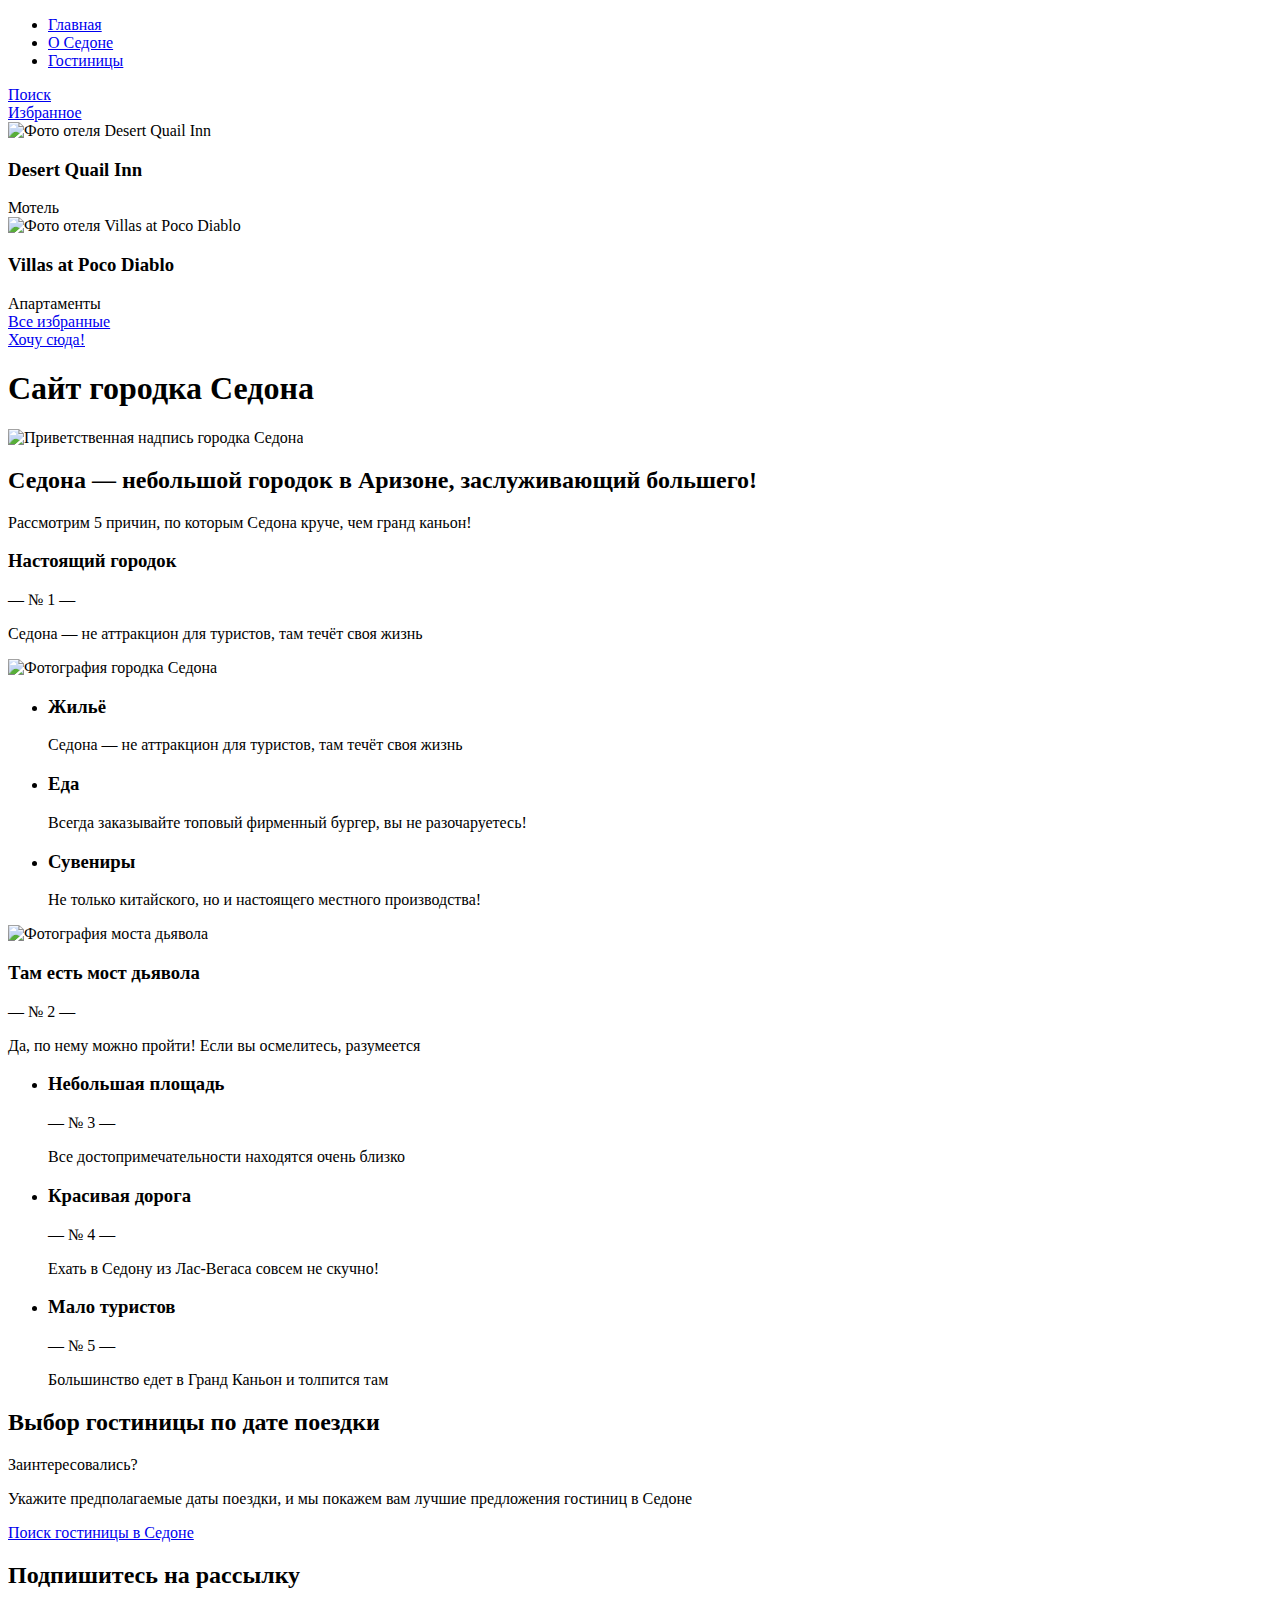
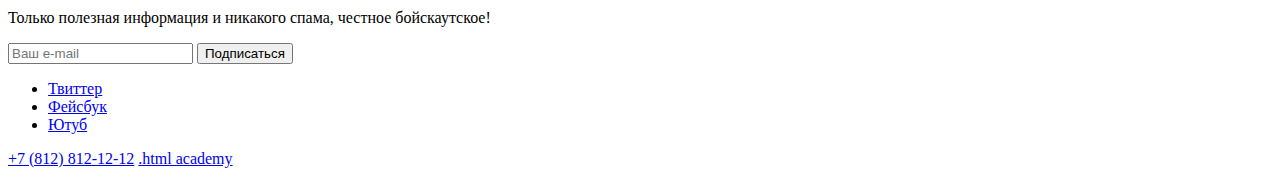
==== index.html @ f9cfb1bd "Главная страница" ====
<!DOCTYPE html>
<html lang="ru">
  <head>
    <meta charset="UTF-8" />
    <meta http-equiv="X-UA-Compatible" content="IE=edge" />
    <meta name="viewport" content="width=device-width, initial-scale=1.0" />
    <title>Document</title>
  </head>
  <body>
    <header class="page-header">
      <nav class="cite-navigation">
        <ul class="cite-navigation-list">
          <li class="cite-navigation-item">
            <a class="cite-navigation-link" href="index.html">Главная</a>
          </li>
          <li class="cite-navigation-item">
            <a class="cite-navigation-link" href="#">О Седоне</a>
          </li>
          <li class="cite-navigation-item">
            <a class="cite-navigation-link" href="catalog.html">Гостиницы</a>
          </li>
        </ul>
      </nav>

      <a class="logo-link" href="#"></a>

      <div class="user-navigation">
        <a class="navigation-link" href="#">
          <span class="visually-hidden">Поиск</span>
        </a>
        <div>
          <a class="navigation-link" href="#">
            <span class="visually-hidden">Избранное</span>
          </a>
          <div>
            <div class="favorites">
              <img
                class="hotel-image"
                src=""
                alt="Фото отеля Desert Quail Inn" />
              <h3 class="hotel-title">Desert Quail Inn</h3>
              <span class="hotel-text">Мотель</span>
            </div>
            <div class="favorites">
              <img
                class="hotel-image"
                src=""
                alt="Фото отеля Villas at Poco Diablo" />
              <h3 class="hotel-title">Villas at Poco Diablo</h3>
              <span class="hotel-text">Апартаменты</span>
            </div>
            <a class="all favorites" href="#">Все избранные</a>
          </div>
          <a class="navigation-link" href="#">Хочу сюда!</a>
        </div>
      </div>
    </header>

    <main class="main-index">
      <section class="intro">
        <h1 class="visually-hidden">Сайт городка Седона</h1>
        <img class="logo" src="" alt="Приветственная надпись городка Седона" />
      </section>

      <section class="reason">
        <h2>Седона — небольшой городок в Аризоне, заслуживающий большего!</h2>
        <p>Рассмотрим 5 причин, по которым Седона круче, чем гранд каньон!</p>
        <div class="reason-card">
          <div class="reason-card-content">
            <h3 class="reason-card-title">Настоящий городок</h3>
            <span class="reason-card-counter">&mdash;&nbsp;&#8470;&nbsp;1 &mdash;</span>
            <p class="reason-card-text">
              Седона&nbsp;&mdash; не&nbsp;аттракцион для туристов, там течёт
              своя жизнь
            </p>
          </div>
          <img class="reason-card-img" src="" alt="Фотография городка Седона" />
        </div>
        <ul class="reason-list">
          <li class="reason-list-item">
            <h3 class="reason-list-title">Жильё</h3>
            <p class="reason-list-text">
              Седона&nbsp;&mdash; не&nbsp;аттракцион для туристов, там течёт
              своя жизнь
            </p>
          </li>
          <li class="reason-list-item">
            <h3 class="reason-card-title">Еда</h3>
            <p class="reason-card-text">
              Всегда заказывайте топовый фирменный бургер,
              вы&nbsp;не&nbsp;разочаруетесь!
            </p>
          </li>
          <li class="reason-list-item">
            <h3 class="reason-card-title">Сувениры</h3>
            <p class="reason-card-text">
              Не&nbsp;только китайского, но&nbsp;и&nbsp;настоящего местного
              производства!
            </p>
          </li>
        </ul>
        <div class="reason-card">
          <img class="reason-card-img" src="" alt="Фотография моста дьявола" />
          <div class="reason-card-content">
            <h3 class="reason-card-title">Там есть мост дьявола</h3>
            <span class="reason-card-counter">&mdash;&nbsp;&#8470;&nbsp;2 &mdash;</span>
            <p class="reason-card-text">
              Да, по&nbsp;нему можно пройти! Если вы&nbsp;осмелитесь, разумеется
            </p>
          </div>
        </div>
        <ul class="reason-list">
          <li class="reason-list-item">
            <h3 class="reason-card-title">Небольшая площадь</h3>
            <span class="reason-card-counter">&mdash;&nbsp;&#8470;&nbsp;3 &mdash;</span>
            <p class="reason-card-text">
              Все достопримечательности находятся очень близко
            </p>
          </li>
          <li class="reason-list-item">
            <h3 class="reason-card-title">Красивая дорога</h3>
            <span class="reason-card-counter">&mdash;&nbsp;&#8470;&nbsp;4 &mdash;</span>
            <p class="reason-card-text">
              Ехать в&nbsp;Седону из&nbsp;Лас-Вегаса совсем не&nbsp;скучно!
            </p>
          </li>
          <li class="reason-list-item">
            <h3 class="reason-card-title">Мало туристов</h3>
            <span class="reason-card-counter">&mdash;&nbsp;&#8470;&nbsp;5 &mdash;</span>
            <p class="reason-card-text">
              Большинство едет в&nbsp;Гранд Каньон и&nbsp;толпится там
            </p>
          </li>
        </ul>
      </section>
      <section class="selection-hotel">
        <h2 class="visually-hidden">Выбор гостиницы по дате поездки</h2>
        <p class="selection-hotel-title">Заинтересовались?</p>
        <p class="selection-hotel-date">
          Укажите предполагаемые даты поездки, и&nbsp;мы&nbsp;покажем вам лучшие
          предложения гостиниц в&nbsp;Седоне
        </p>
        <a class="selection-hotel-search" href="catalog.html">Поиск гостиницы в Седоне</a>
      </section>
      <section class="subscription">
        <h2 class="subscription-title">Подпишитесь на&nbsp;рассылку</h2>
        <p class="subscription-text">
          Только полезная информация и&nbsp;никакого спама, честное
          бойскаутское!
        </p>
        <form
          class="subscription-form"
          action="https://echo.htmlacademy.ru/"
          method="get">
          <input
            class="subscription-email"
            placeholder="Ваш e-mail"
            type="email"/>
          <button class="button subscription-button" type="submit">
            <span class="visually-hidden">Подписаться</span>
          </button>
        </form>
      </section>
    </main>
    <footer class="page-footer">
      <ul class="footer-social">
        <li>
          <a class="footer-social-link" href="#">
            <span class="visually-hidden">Твиттер</span>
          </a>
        </li>
        <li>
          <a class="footer-social-link" href="#">
            <span class="visually-hidden">Фейсбук</span>
          </a>
        </li>
        <li>
          <a class="footer-social-link" href="#">
            <span class="visually-hidden">Ютуб</span>
          </a>
        </li>
      </ul>
      <a class="footer-phone" href="tel:+78128121212">+7 (812) 812-12-12</a>
      <a class="footer-link" href="https://htmlacademy.ru/">.html academy</a>
    </footer>
  </body>
</html>
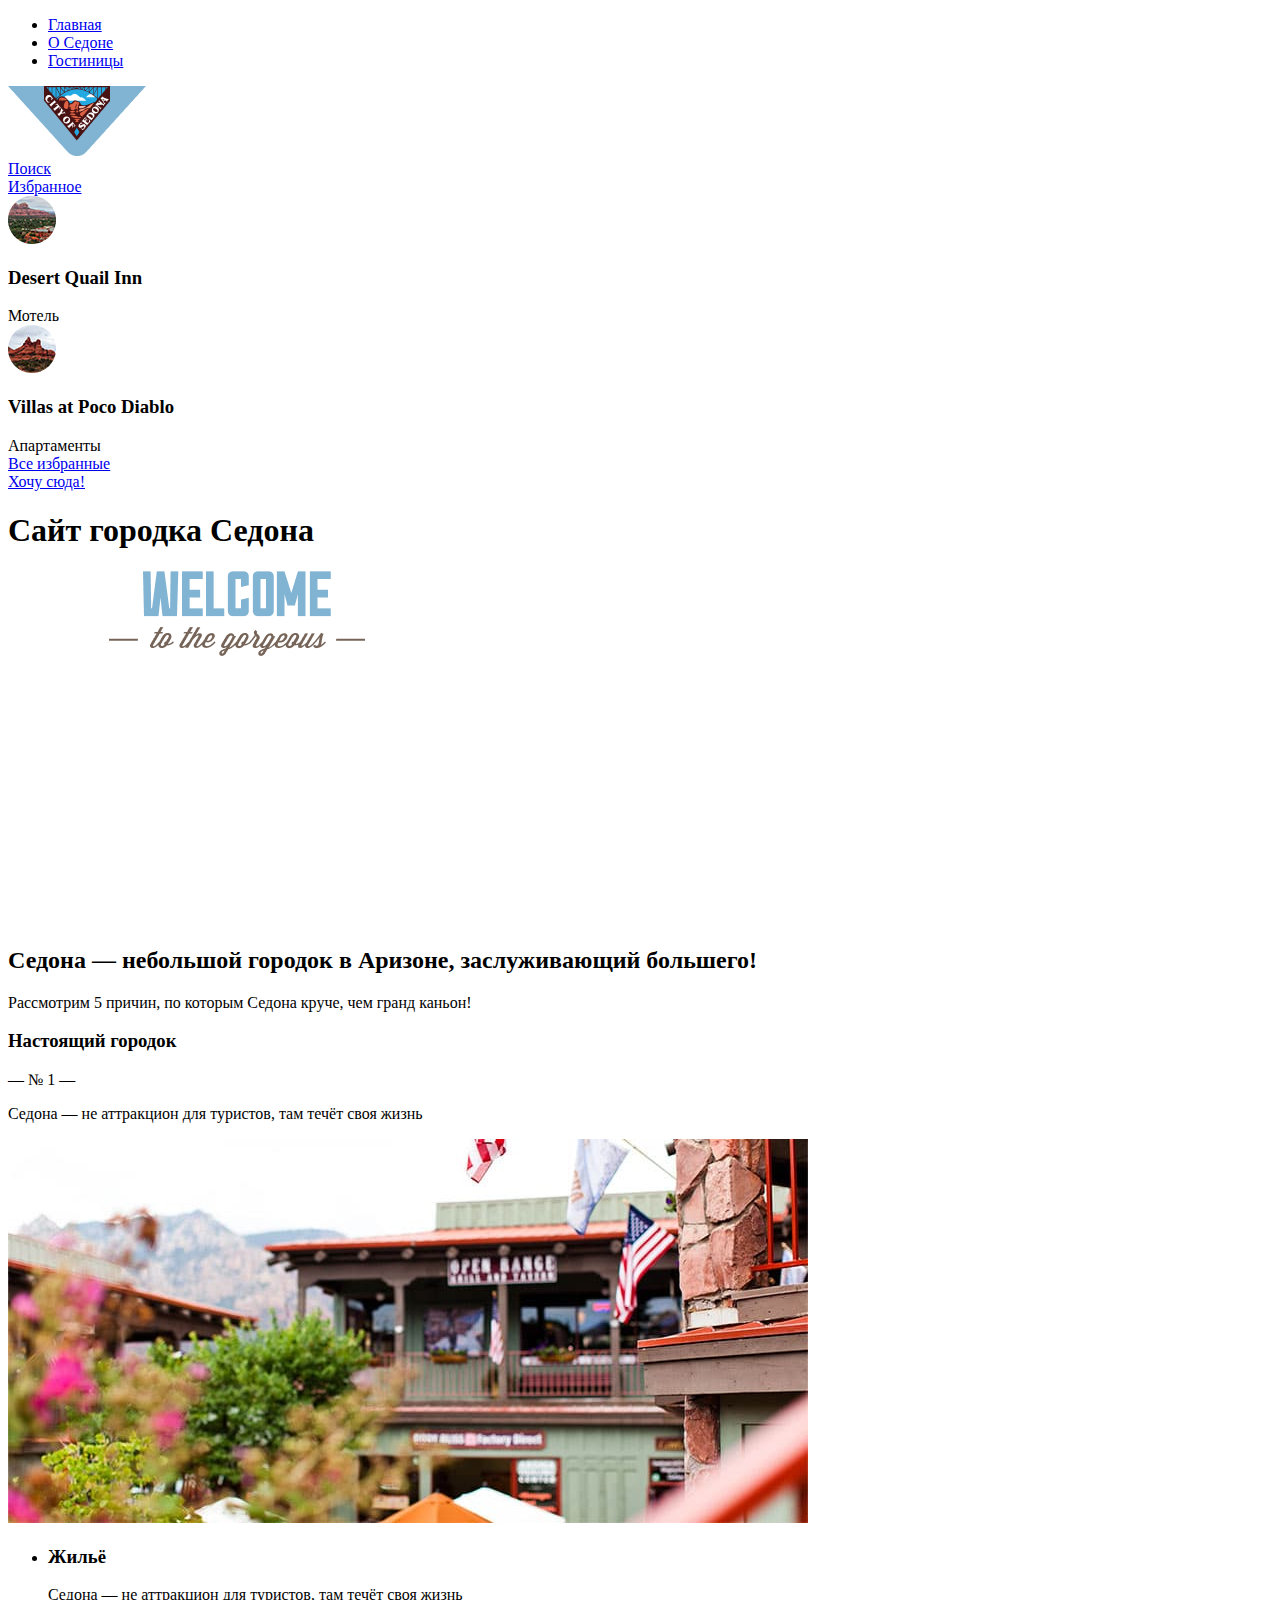
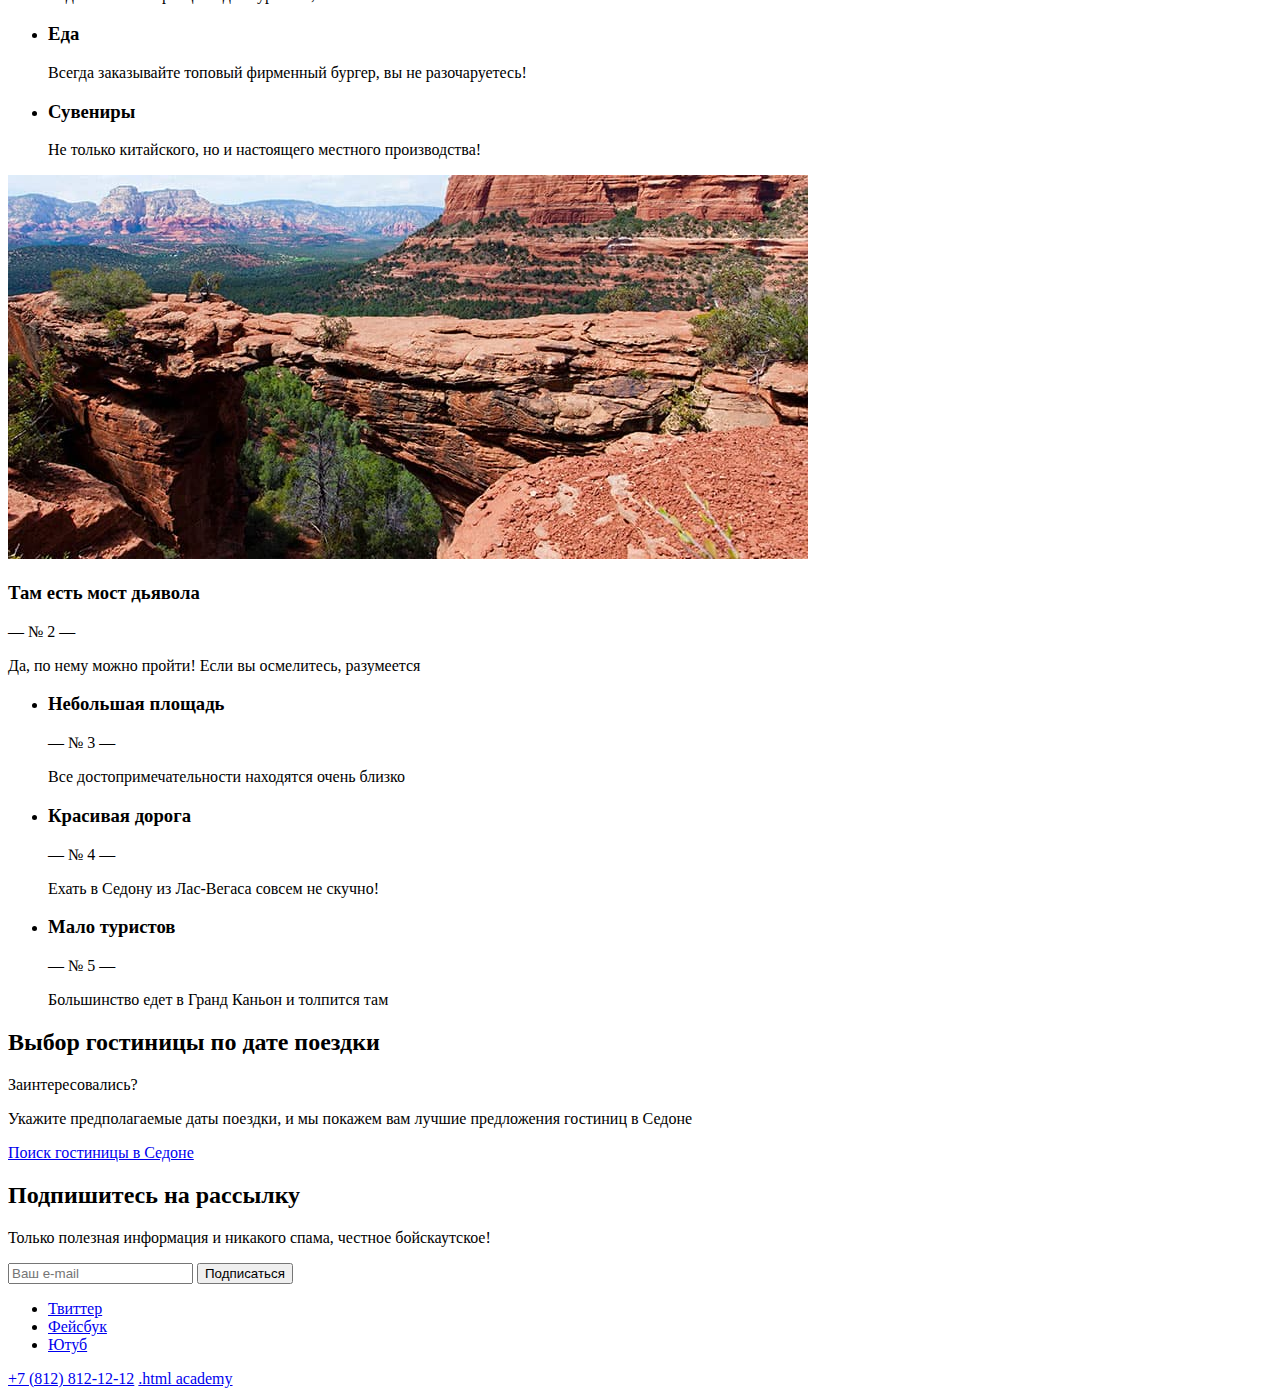
==== commit 1e5eb263: "Первое задание" ====
--- a/index.html
+++ b/index.html
@@ -1,10 +1,12 @@
 <!DOCTYPE html>
-<html lang="ru">
+<html lang="en">
   <head>
     <meta charset="UTF-8" />
     <meta http-equiv="X-UA-Compatible" content="IE=edge" />
     <meta name="viewport" content="width=device-width, initial-scale=1.0" />
     <title>Document</title>
+
+    <link rel="stylesheet" href="styles\styles.css" />
   </head>
   <body>
     <header class="page-header">
@@ -22,7 +24,9 @@
         </ul>
       </nav>
 
-      <a class="logo-link" href="#"></a>
+      <a class="logo-link" href="#">
+        <img src="img\sedona-logo.png" width="138px" height="70px" alt="logo" />
+      </a>
 
       <div class="user-navigation">
         <a class="navigation-link" href="#">
@@ -36,30 +40,41 @@
             <div class="favorites">
               <img
                 class="hotel-image"
-                src=""
-                alt="Фото отеля Desert Quail Inn" />
+                src="img\hotel\hotel-2-small.jpg"
+                width="48px"
+                height="48px"
+                radius="24px"
+                alt="Фото отеля Desert Quail Inn"  />
               <h3 class="hotel-title">Desert Quail Inn</h3>
               <span class="hotel-text">Мотель</span>
             </div>
             <div class="favorites">
               <img
                 class="hotel-image"
-                src=""
+                src="img\hotel\hotel-3-small.jpg"
+                width="48px"
+                height="48px"
+                radius="24px"
                 alt="Фото отеля Villas at Poco Diablo" />
               <h3 class="hotel-title">Villas at Poco Diablo</h3>
               <span class="hotel-text">Апартаменты</span>
             </div>
             <a class="all favorites" href="#">Все избранные</a>
           </div>
-          <a class="navigation-link" href="#">Хочу сюда!</a>
         </div>
+        <a class="navigation-link" href="#">Хочу сюда!</a>
       </div>
     </header>
 
     <main class="main-index">
       <section class="intro">
         <h1 class="visually-hidden">Сайт городка Седона</h1>
-        <img class="logo" src="" alt="Приветственная надпись городка Седона" />
+        <img
+          class="logo"
+          src="img\welcome.png"
+          width="458px"
+          height="352px"
+          alt="Приветственная надпись городка Седона"/>
       </section>
 
       <section class="reason">
@@ -74,7 +89,12 @@
               своя жизнь
             </p>
           </div>
-          <img class="reason-card-img" src="" alt="Фотография городка Седона" />
+          <img
+            class="reason-card-img"
+            src="img\town.jpg"
+            width="800px"
+            height="384px"
+            alt="Фотография городка Седона" />
         </div>
         <ul class="reason-list">
           <li class="reason-list-item">
@@ -100,10 +120,16 @@
           </li>
         </ul>
         <div class="reason-card">
-          <img class="reason-card-img" src="" alt="Фотография моста дьявола" />
+          <img
+            class="reason-card-img"
+            src="img\bridge.jpg"
+            width="800px"
+            height="384px"
+            alt="Фотография моста дьявола" />
           <div class="reason-card-content">
             <h3 class="reason-card-title">Там есть мост дьявола</h3>
-            <span class="reason-card-counter">&mdash;&nbsp;&#8470;&nbsp;2 &mdash;</span>
+            <span class="reason-card-counter"
+              >&mdash;&nbsp;&#8470;&nbsp;2 &mdash;</span>
             <p class="reason-card-text">
               Да, по&nbsp;нему можно пройти! Если вы&nbsp;осмелитесь, разумеется
             </p>
@@ -112,21 +138,24 @@
         <ul class="reason-list">
           <li class="reason-list-item">
             <h3 class="reason-card-title">Небольшая площадь</h3>
-            <span class="reason-card-counter">&mdash;&nbsp;&#8470;&nbsp;3 &mdash;</span>
+            <span class="reason-card-counter"
+              >&mdash;&nbsp;&#8470;&nbsp;3 &mdash;</span>
             <p class="reason-card-text">
               Все достопримечательности находятся очень близко
             </p>
           </li>
           <li class="reason-list-item">
             <h3 class="reason-card-title">Красивая дорога</h3>
-            <span class="reason-card-counter">&mdash;&nbsp;&#8470;&nbsp;4 &mdash;</span>
+            <span class="reason-card-counter"
+              >&mdash;&nbsp;&#8470;&nbsp;4 &mdash;</span>
             <p class="reason-card-text">
               Ехать в&nbsp;Седону из&nbsp;Лас-Вегаса совсем не&nbsp;скучно!
             </p>
           </li>
           <li class="reason-list-item">
             <h3 class="reason-card-title">Мало туристов</h3>
-            <span class="reason-card-counter">&mdash;&nbsp;&#8470;&nbsp;5 &mdash;</span>
+            <span class="reason-card-counter"
+              >&mdash;&nbsp;&#8470;&nbsp;5 &mdash;</span>
             <p class="reason-card-text">
               Большинство едет в&nbsp;Гранд Каньон и&nbsp;толпится там
             </p>
@@ -140,7 +169,8 @@
           Укажите предполагаемые даты поездки, и&nbsp;мы&nbsp;покажем вам лучшие
           предложения гостиниц в&nbsp;Седоне
         </p>
-        <a class="selection-hotel-search" href="catalog.html">Поиск гостиницы в Седоне</a>
+        <a class="selection-hotel-search" href="catalog.html"
+          >Поиск гостиницы в Седоне</a>
       </section>
       <section class="subscription">
         <h2 class="subscription-title">Подпишитесь на&nbsp;рассылку</h2>
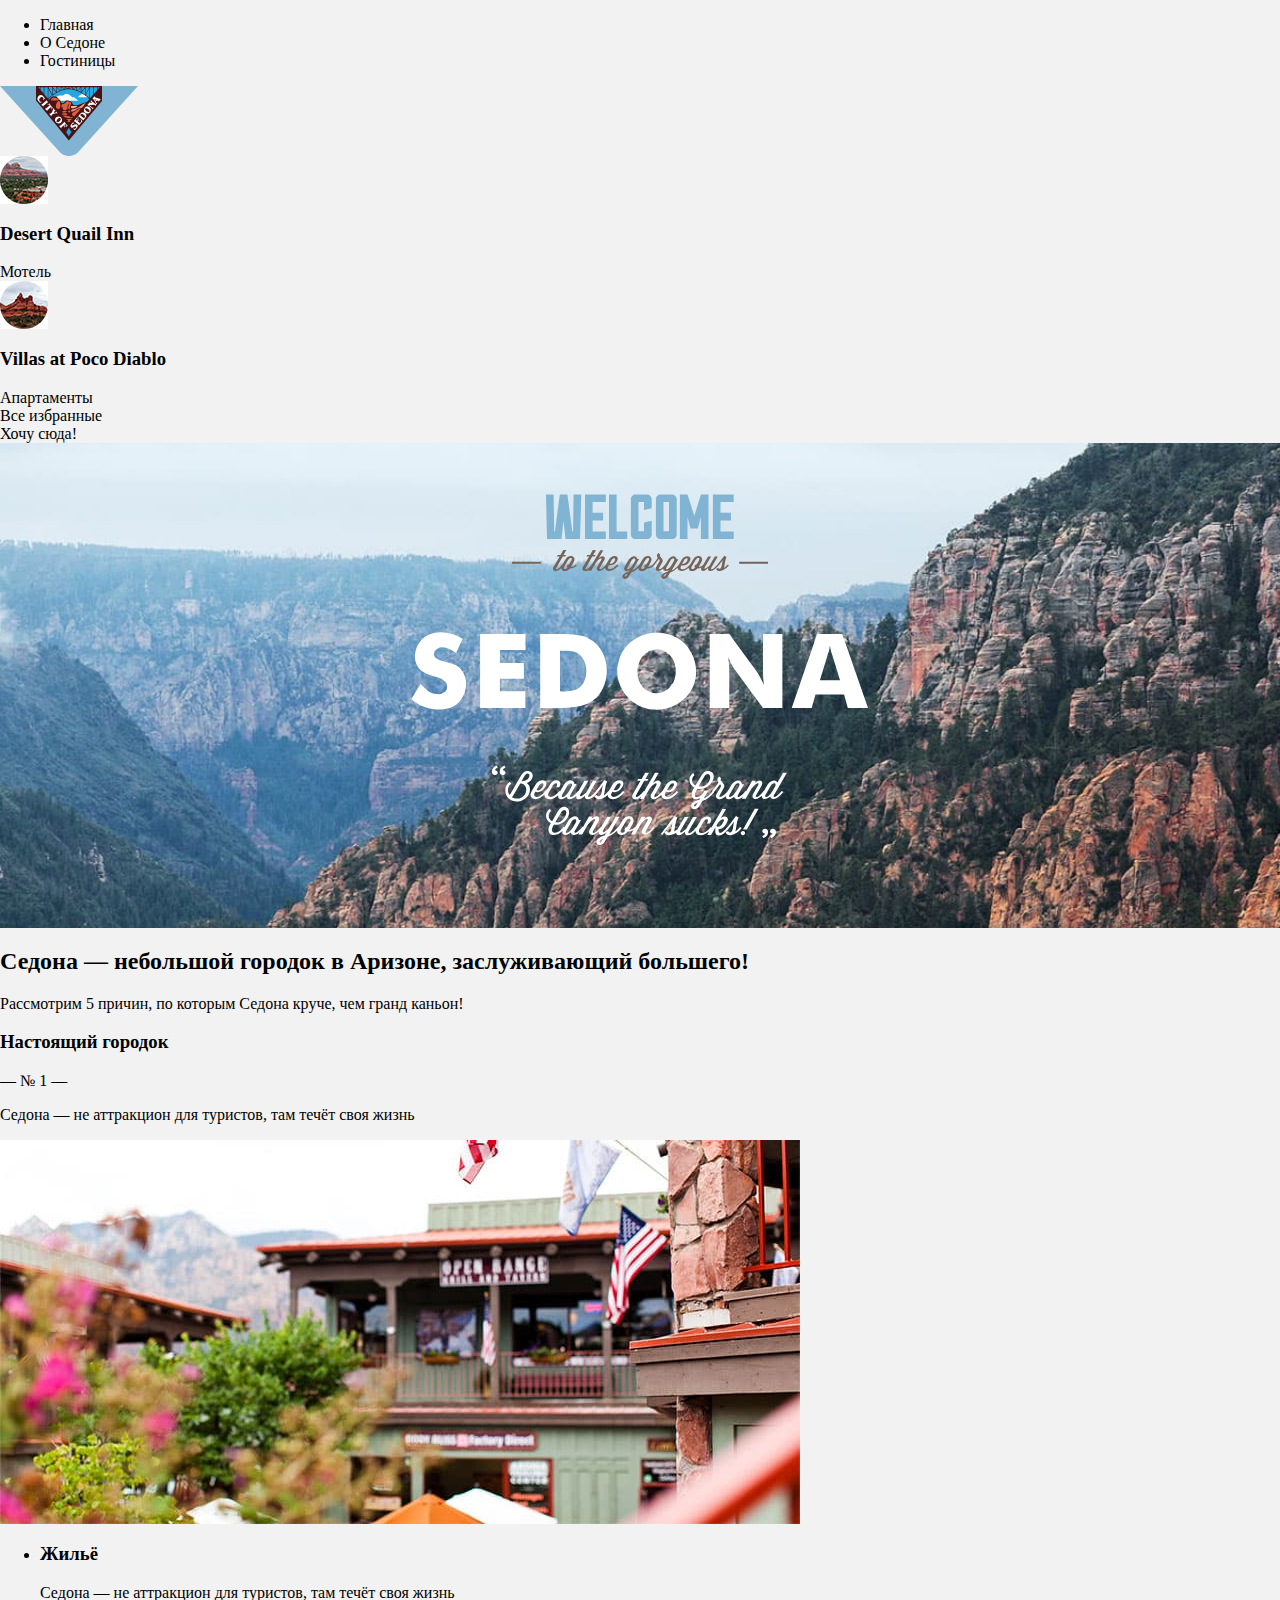
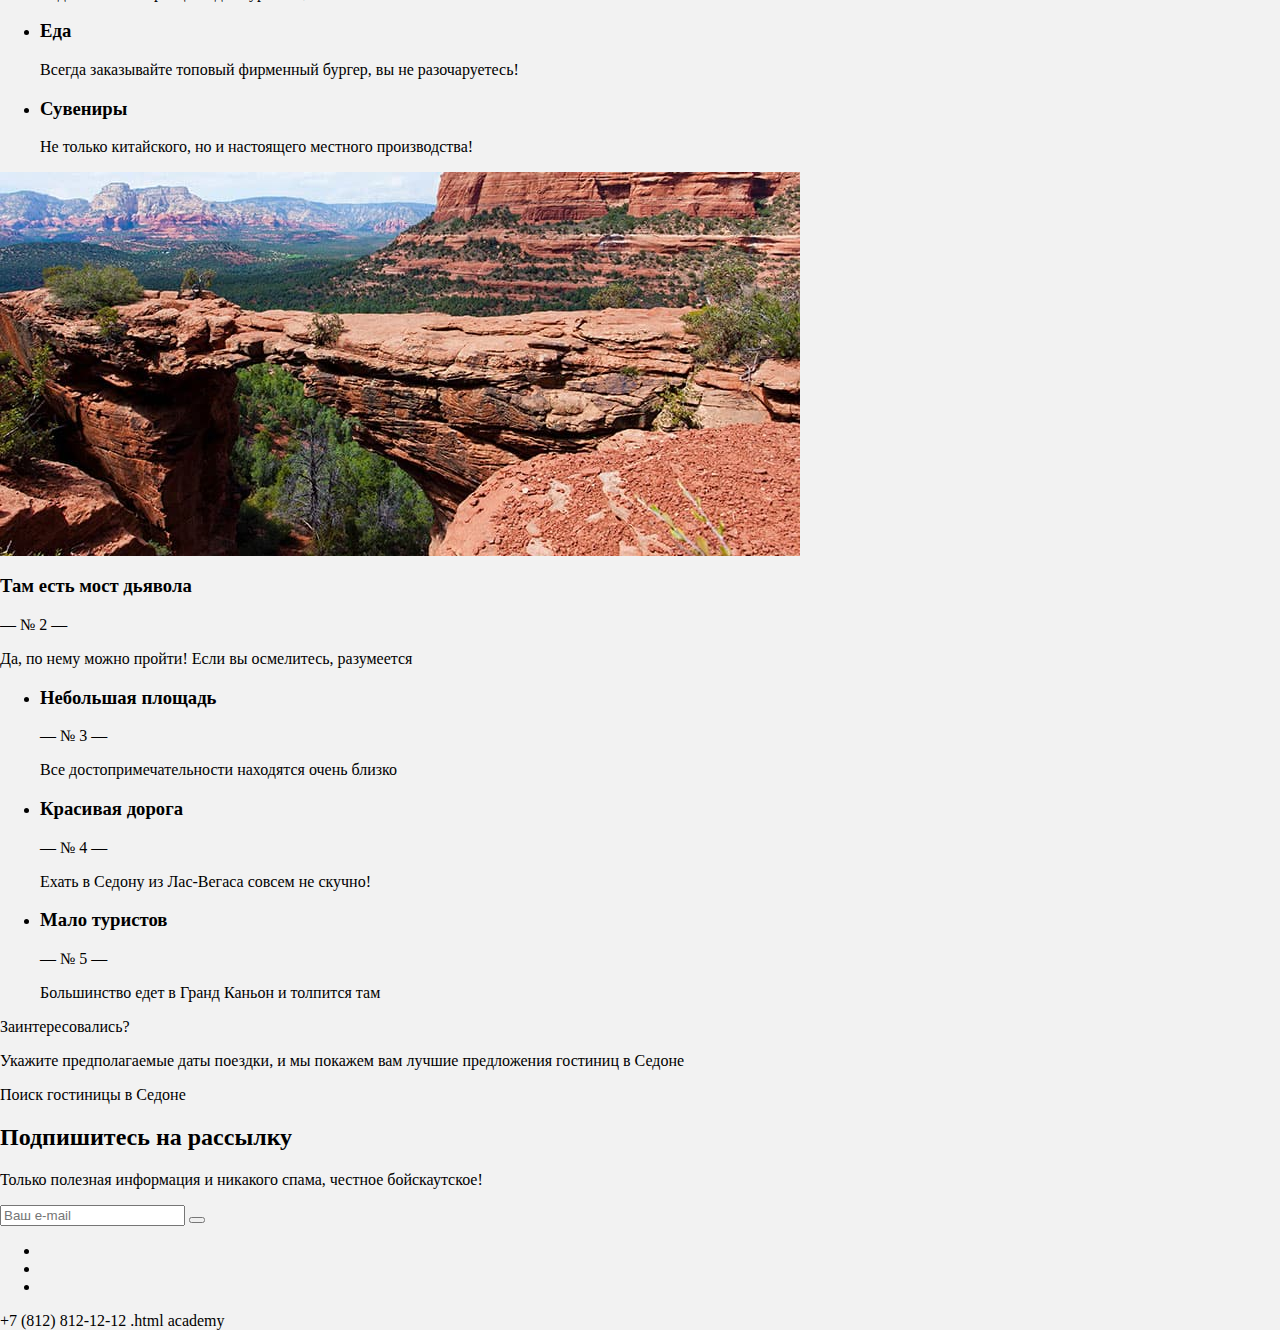
==== commit 7516ffad: "первое задание" ====
--- a/index.html
+++ b/index.html
@@ -1,12 +1,12 @@
 <!DOCTYPE html>
-<html lang="en">
+<html lang="ru">
   <head>
     <meta charset="UTF-8" />
     <meta http-equiv="X-UA-Compatible" content="IE=edge" />
     <meta name="viewport" content="width=device-width, initial-scale=1.0" />
     <title>Document</title>
 
-    <link rel="stylesheet" href="styles\styles.css" />
+    <link rel="stylesheet" href="styles/styles.css">
   </head>
   <body>
     <header class="page-header">
@@ -25,7 +25,11 @@
       </nav>
 
       <a class="logo-link" href="#">
-        <img src="img\sedona-logo.png" width="138px" height="70px" alt="logo" />
+        <img
+          src="img/svg/logo-sedona.svg"
+          width="138"
+          height="70"
+          alt="Логотип Седона"/>
       </a>
 
       <div class="user-navigation">
@@ -40,21 +44,21 @@
             <div class="favorites">
               <img
                 class="hotel-image"
-                src="img\hotel\hotel-2-small.jpg"
-                width="48px"
-                height="48px"
-                radius="24px"
-                alt="Фото отеля Desert Quail Inn"  />
+                src="img/content/hotel-2-small.jpg"
+                width="48"
+                height="48"
+                radius="24"
+                alt="Фото отеля Desert Quail Inn" />
               <h3 class="hotel-title">Desert Quail Inn</h3>
               <span class="hotel-text">Мотель</span>
             </div>
             <div class="favorites">
               <img
                 class="hotel-image"
-                src="img\hotel\hotel-3-small.jpg"
-                width="48px"
-                height="48px"
-                radius="24px"
+                src="img/content/hotel-3-small.jpg"
+                width="48"
+                height="48"
+                radius="24"
                 alt="Фото отеля Villas at Poco Diablo" />
               <h3 class="hotel-title">Villas at Poco Diablo</h3>
               <span class="hotel-text">Апартаменты</span>
@@ -71,10 +75,10 @@
         <h1 class="visually-hidden">Сайт городка Седона</h1>
         <img
           class="logo"
-          src="img\welcome.png"
-          width="458px"
-          height="352px"
-          alt="Приветственная надпись городка Седона"/>
+          src="img/svg/welcome.svg"
+          width="458"
+          height="352"
+          alt="Приветственная надпись городка Седона" />
       </section>
 
       <section class="reason">
@@ -83,7 +87,8 @@
         <div class="reason-card">
           <div class="reason-card-content">
             <h3 class="reason-card-title">Настоящий городок</h3>
-            <span class="reason-card-counter">&mdash;&nbsp;&#8470;&nbsp;1 &mdash;</span>
+            <span class="reason-card-counter"
+              >&mdash;&nbsp;&#8470;&nbsp;1 &mdash;</span>
             <p class="reason-card-text">
               Седона&nbsp;&mdash; не&nbsp;аттракцион для туристов, там течёт
               своя жизнь
@@ -91,10 +96,10 @@
           </div>
           <img
             class="reason-card-img"
-            src="img\town.jpg"
-            width="800px"
-            height="384px"
-            alt="Фотография городка Седона" />
+            src="img/content/town.jpg"
+            width="800"
+            height="384"
+            alt="Фотография городка Седона"/>
         </div>
         <ul class="reason-list">
           <li class="reason-list-item">
@@ -122,10 +127,10 @@
         <div class="reason-card">
           <img
             class="reason-card-img"
-            src="img\bridge.jpg"
-            width="800px"
-            height="384px"
-            alt="Фотография моста дьявола" />
+            src="img/content/bridge.jpg"
+            width="800"
+            height="384"
+            alt="Фотография моста дьявола"/>
           <div class="reason-card-content">
             <h3 class="reason-card-title">Там есть мост дьявола</h3>
             <span class="reason-card-counter"
--- a/styles/styles.css
+++ b/styles/styles.css
@@ -0,0 +1,89 @@
+@font-face {
+    font-family: "PT Sans";
+    font-style: normal;
+    font-weight: 400;
+    src: url("fonts/ptsans-400.woff2") format("woff2");
+    font-display: swap;
+}
+
+@font-face {
+    font-family: "PT Sans";
+    font-style: normal;
+    font-weight: 700;
+    src: url("fonts/ptsans-700.woff2") format("woff2");
+    font-display: swap;
+}
+*,
+*::before,
+*::after {
+  box-sizing: border-box;
+}
+
+a {
+  color: inherit;
+  text-decoration: none;
+}
+
+img {
+  display: block;
+  max-width: 100%;
+  height: auto;
+}
+
+.visually-hidden {
+  position: absolute;
+
+  width: 1px;
+  height: 1px;
+  margin: -1px;
+
+  clip: rect(0 0 0 0);
+}
+
+html,
+body {
+  width: 100%;
+  height: 100%;
+  margin: 0;
+  padding: 0;
+}
+
+body {
+  background-color: #f2f2f2;
+}
+
+.page-wrapper {
+  width: 1200px;
+  margin: 0 auto;
+  background-color: #ffffff;
+  box-shadow: 0 0 15px rgba(0, 0, 0, 0.2);
+}
+
+.intro {
+  position: relative;
+
+  display: flex;
+  justify-content: center;
+  align-items: center;
+  padding: 51px 0 82px 0;
+
+  background-image: url("../img/content/index-background.jpg");
+  background-repeat: no-repeat;
+  background-position: center;
+  background-size: cover;
+}
+
+.intro::before {
+  content: "";
+  position: absolute;
+  bottom: 0;
+  left: 0;
+
+  width: 100%;
+  height: 57px;
+
+  background-image: url("../img/svg/intro-divider.svg");
+  background-repeat: no-repeat;
+  background-position: center;
+  background-size: cover;
+}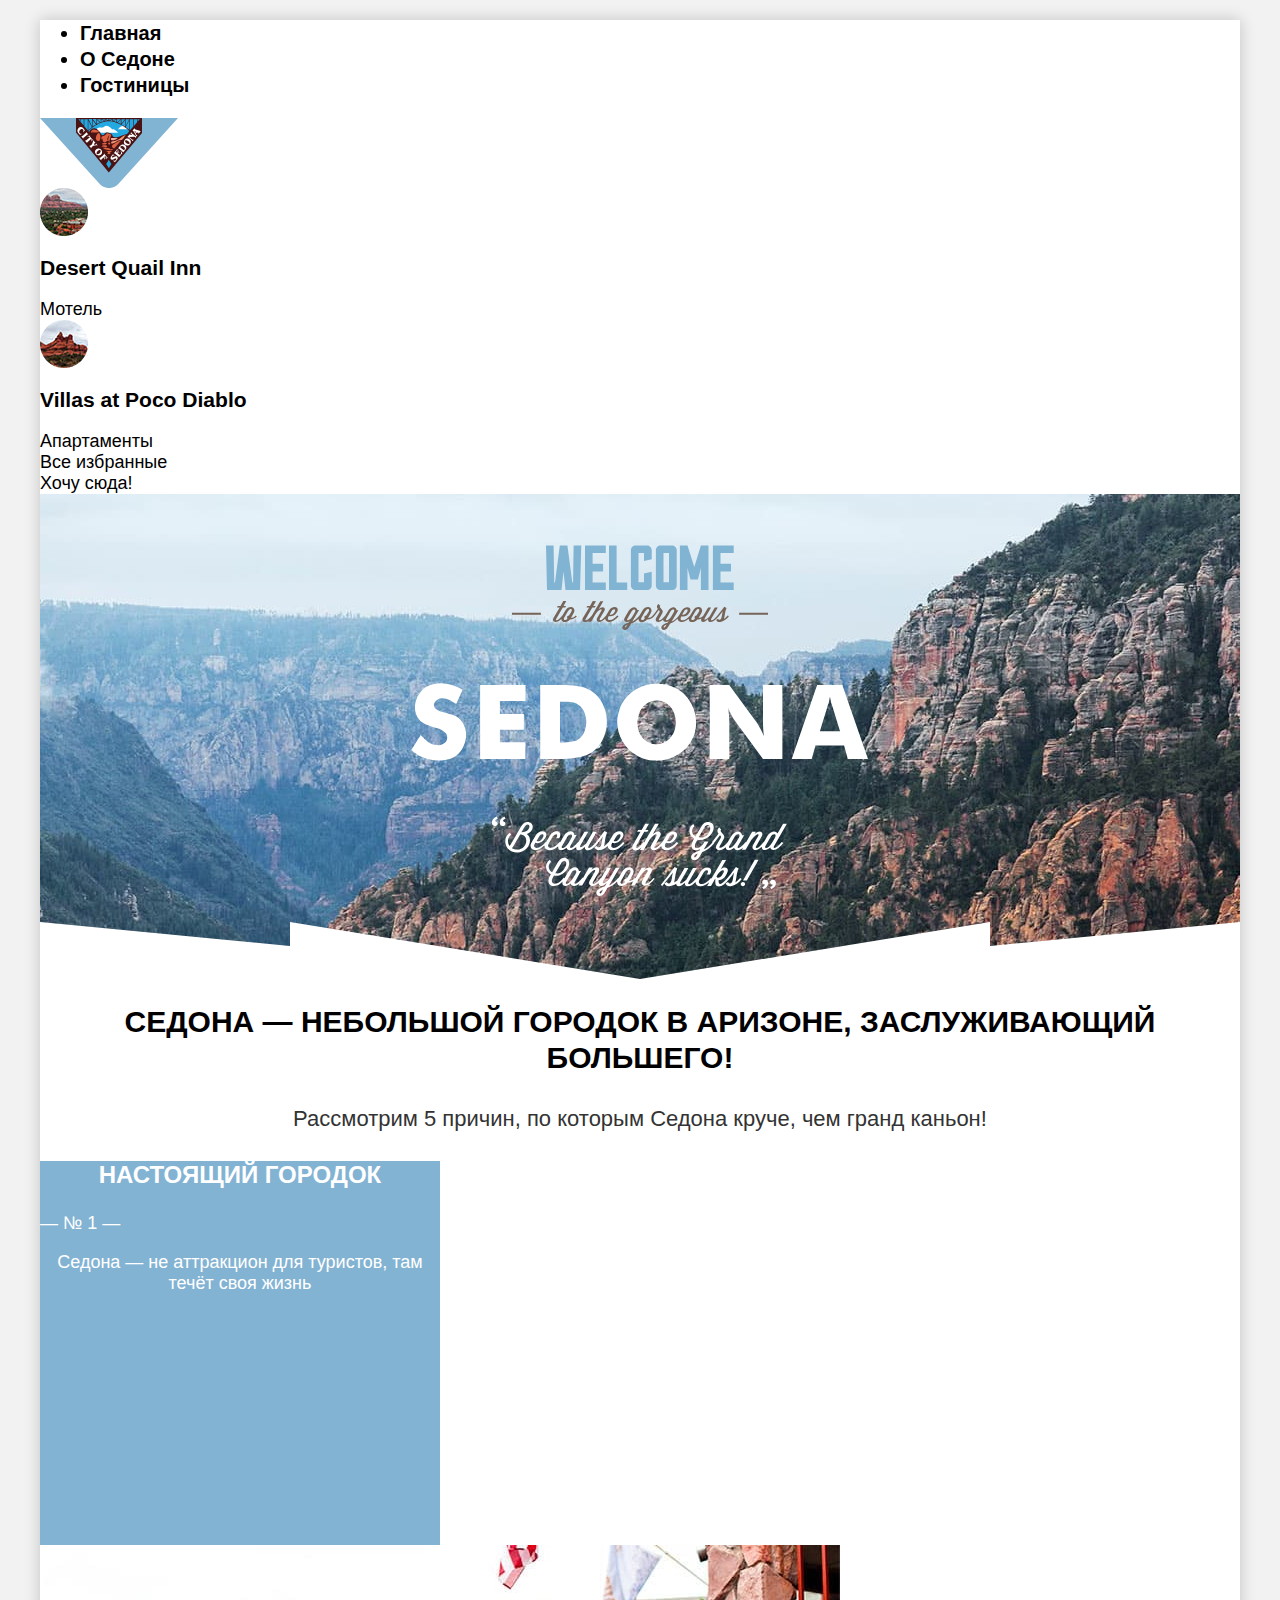
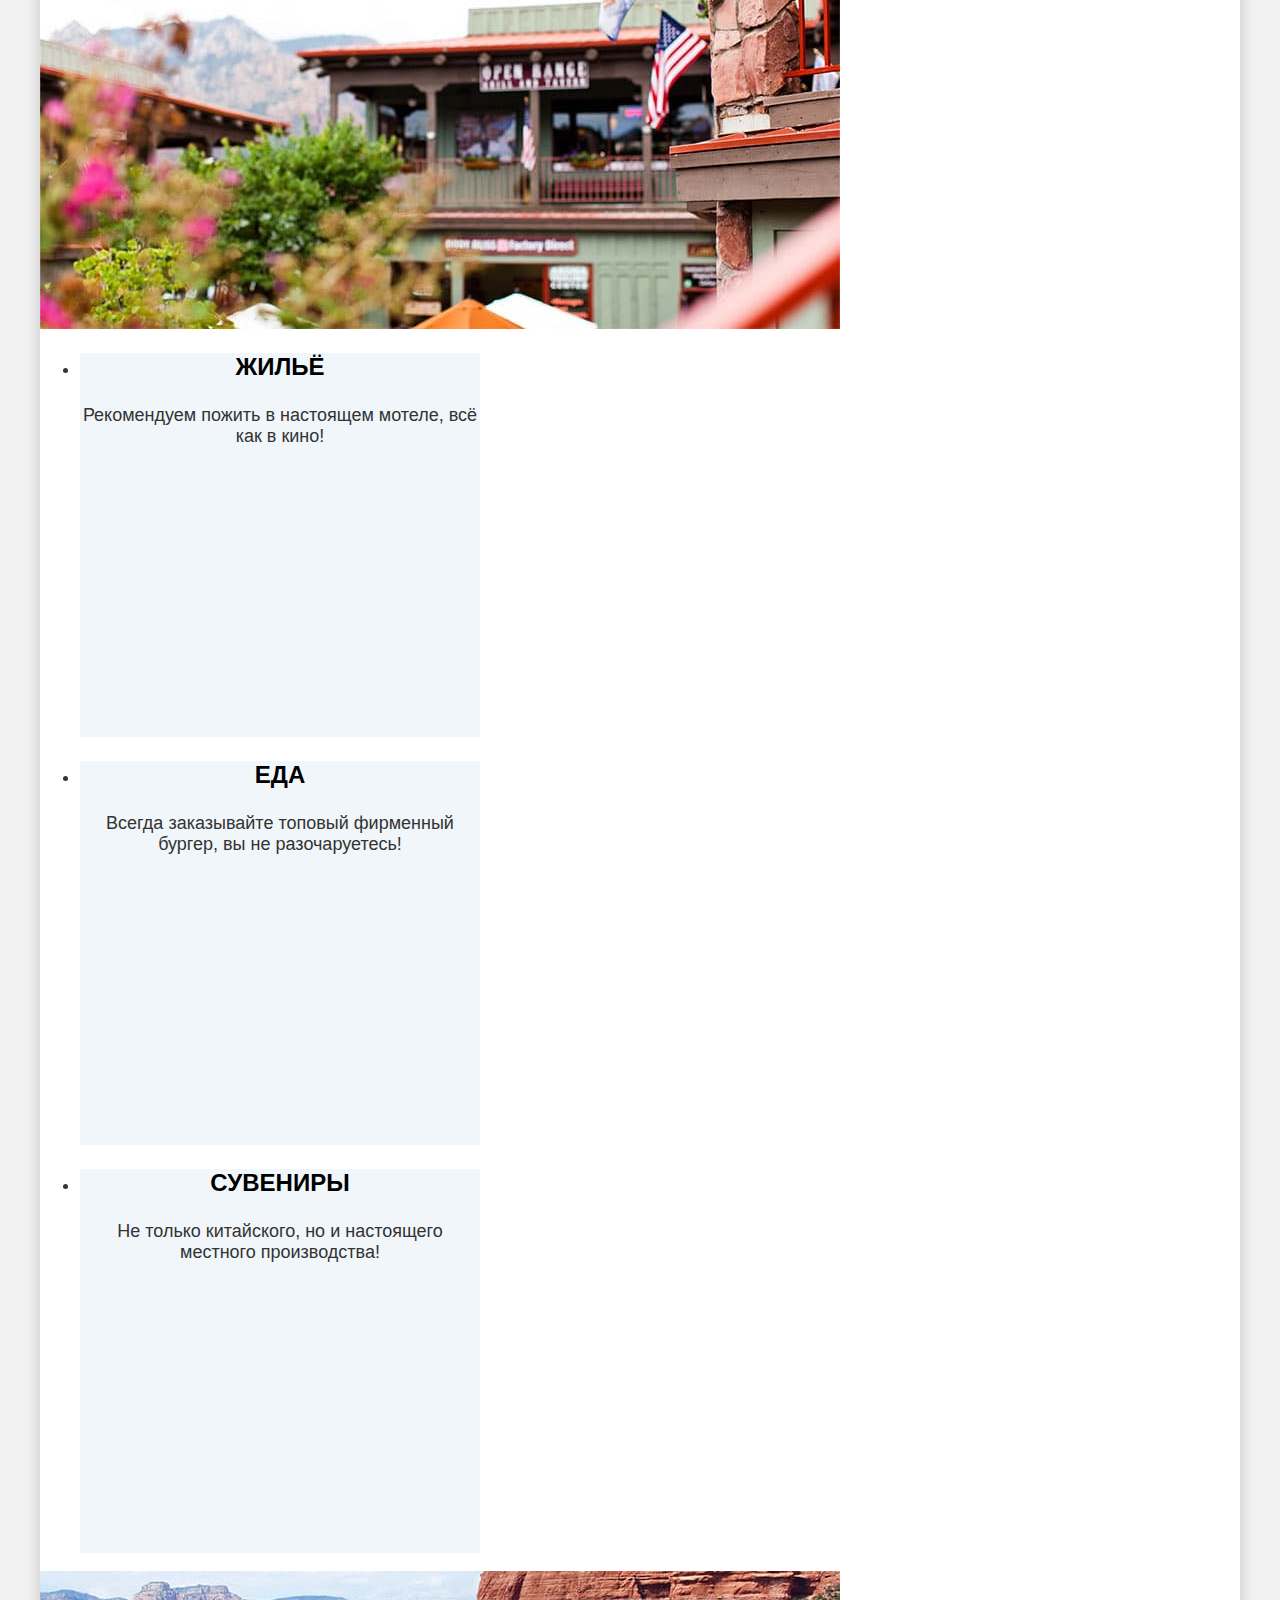
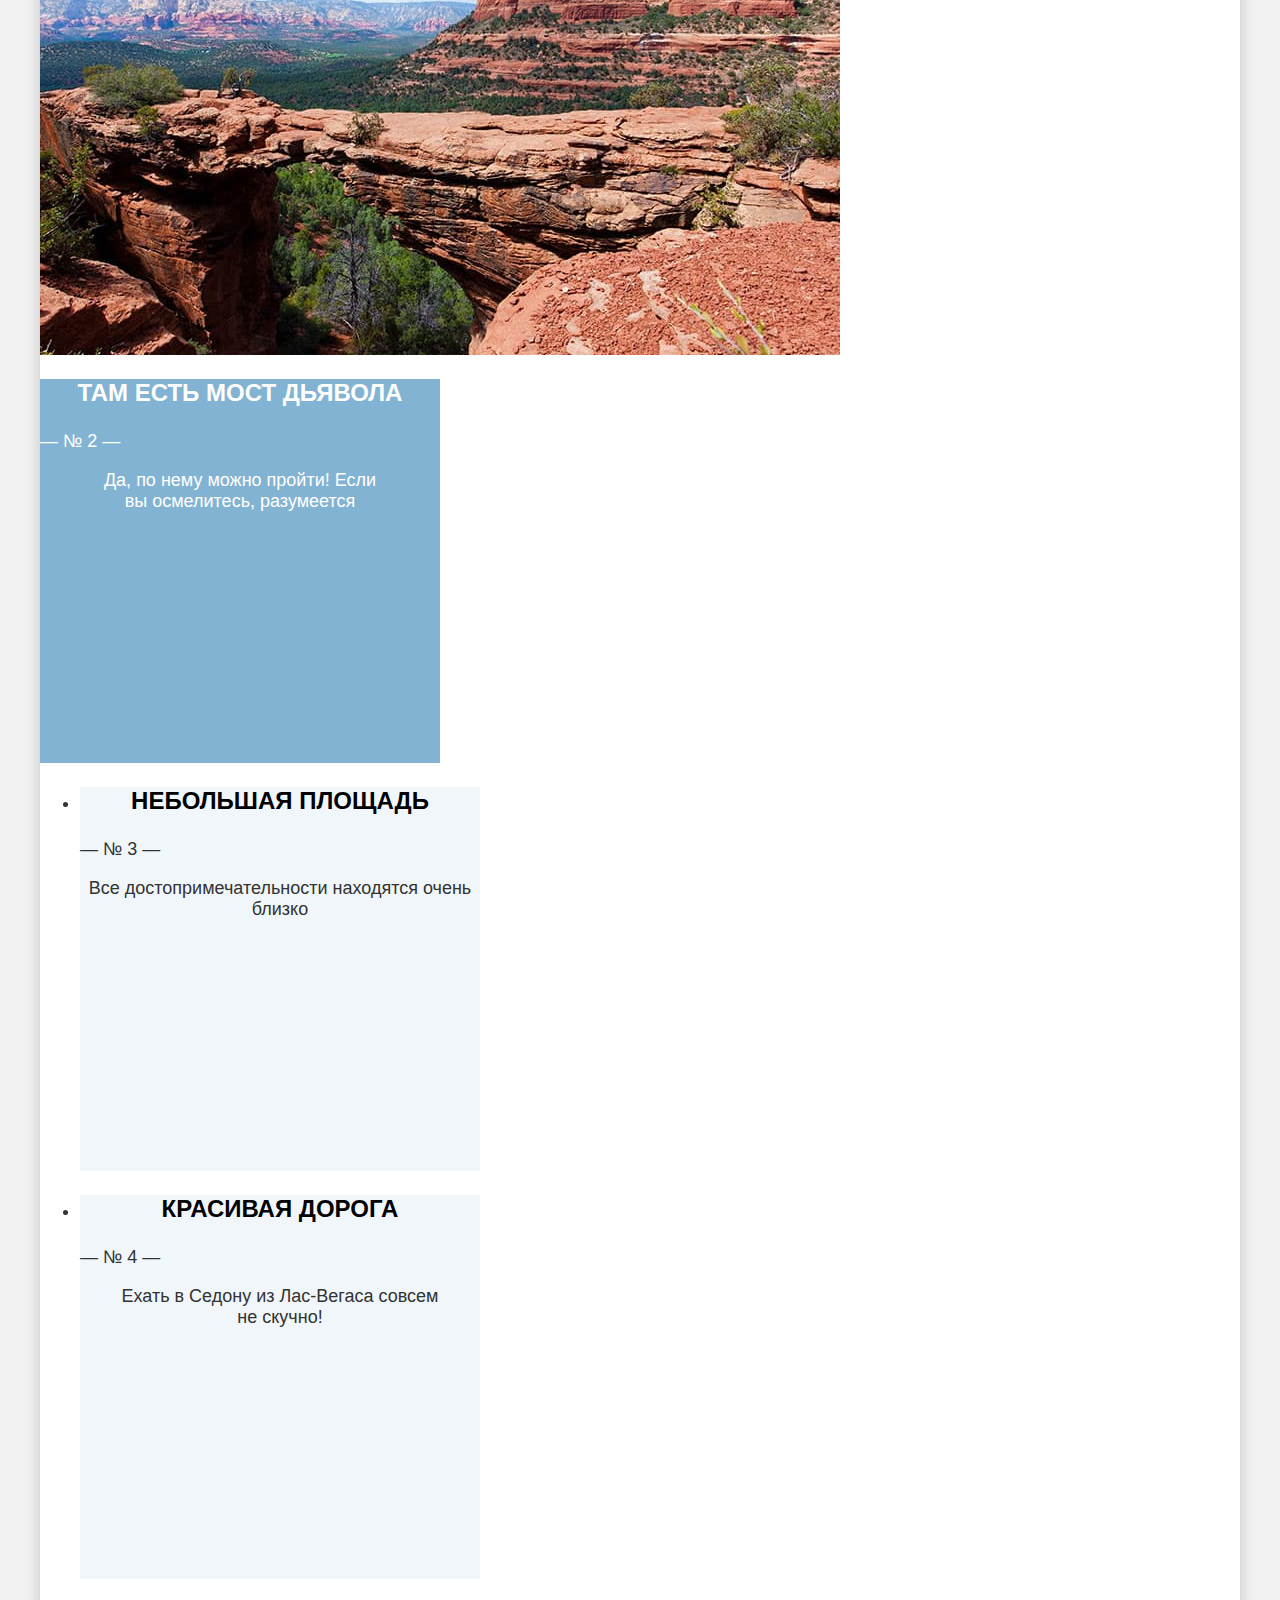
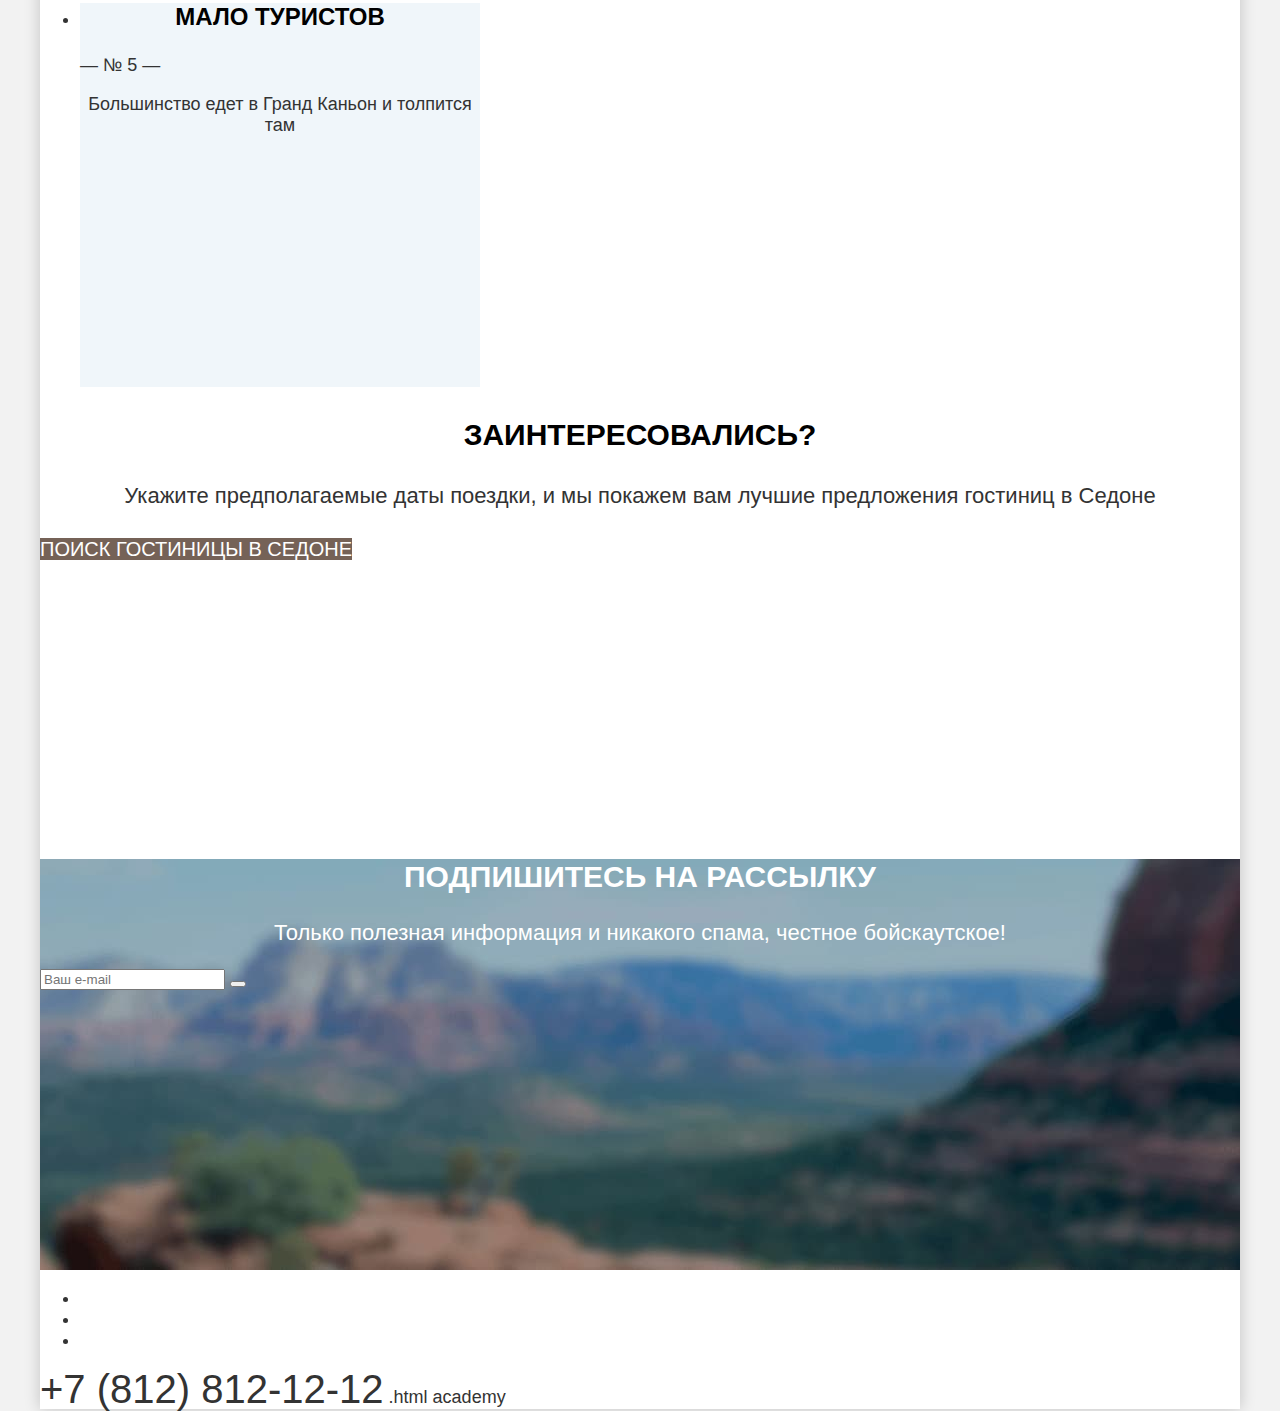
==== commit 072a9a6c: "второе задание" ====
--- a/index.html
+++ b/index.html
@@ -6,217 +6,220 @@
     <meta name="viewport" content="width=device-width, initial-scale=1.0" />
     <title>Document</title>
 
-    <link rel="stylesheet" href="styles/styles.css">
+    <link rel="stylesheet" href="css/styles.css" />
   </head>
   <body>
-    <header class="page-header">
-      <nav class="cite-navigation">
-        <ul class="cite-navigation-list">
-          <li class="cite-navigation-item">
-            <a class="cite-navigation-link" href="index.html">Главная</a>
+    <div class="page-wrapper">
+      <header class="page-header">
+        <nav class="cite-navigation">
+          <ul class="cite-navigation-list">
+            <li class="cite-navigation-item">
+              <a class="cite-navigation-link" href="index.html">Главная</a>
+            </li>
+            <li class="cite-navigation-item">
+              <a class="cite-navigation-link" href="#">О Седоне</a>
+            </li>
+            <li class="cite-navigation-item">
+              <a class="cite-navigation-link" href="catalog.html">Гостиницы</a>
+            </li>
+          </ul>
+        </nav>
+
+        <a class="logo-link" href="#">
+          <img
+            src="img/svg/logo-sedona.svg"
+            width="138"
+            height="70"
+            alt="Логотип Седона"/>
+        </a>
+
+        <div class="user-navigation">
+          <a class="navigation-link" href="#">
+            <span class="visually-hidden">Поиск</span>
+          </a>
+          <div>
+            <a class="navigation-link" href="#">
+              <span class="visually-hidden">Избранное</span>
+            </a>
+            <div>
+              <div class="favorites">
+                <img
+                  class="hotel-image"
+                  src="img/content/hotel-2-small.jpg"
+                  width="48"
+                  height="48"
+                  alt="Фото отеля Desert Quail Inn"/>
+                <h3 class="hotel-title">Desert Quail Inn</h3>
+                <span class="hotel-text">Мотель</span>
+              </div>
+              <div class="favorites">
+                <img
+                  class="hotel-image"
+                  src="img/content/hotel-3-small.jpg"
+                  width="48"
+                  height="48"
+                  alt="Фото отеля Villas at Poco Diablo"/>
+                <h3 class="hotel-title">Villas at Poco Diablo</h3>
+                <span class="hotel-text">Апартаменты</span>
+              </div>
+              <a class="all favorites" href="#">Все избранные</a>
+            </div>
+          </div>
+          <a class="navigation-link" href="#">Хочу сюда!</a>
+        </div>
+      </header>
+
+      <main class="main-index">
+        <section class="intro">
+          <h1 class="visually-hidden">Сайт городка Седона</h1>
+          <img
+            class="logo"
+            src="img/svg/welcome.svg"
+            width="458"
+            height="352"
+            alt="Приветственная надпись городка Седона"/>
+        </section>
+
+        <section class="reason">
+          <h2 class="reason-title">
+            Седона — небольшой городок в Аризоне, заслуживающий большего!
+          </h2>
+          <p class="reason-content">
+            Рассмотрим 5 причин, по которым Седона круче, чем гранд каньон!
+          </p>
+          <div class="reason-card">
+            <div class="reason-card-content">
+              <h3 class="reason-card-title">Настоящий городок</h3>
+              <span class="reason-card-counter"
+                >&mdash;&nbsp;&#8470;&nbsp;1 &mdash;</span>
+              <p class="reason-card-text">
+                Седона&nbsp;&mdash; не&nbsp;аттракцион для туристов, там течёт
+                своя жизнь
+              </p>
+            </div>
+            <img
+              class="reason-card-img"
+              src="img/content/town.jpg"
+              width="800"
+              height="384"
+              alt="Фотография городка Седона"/>
+          </div>
+          <ul class="reason-list">
+            <li class="reason-list-item">
+              <h3 class="reason-list-title">Жильё</h3>
+              <p class="reason-list-text">
+                Рекомендуем пожить в&nbsp;настоящем мотеле, всё как в&nbsp;кино!
+              </p>
+            </li>
+            <li class="reason-list-item">
+              <h3 class="reason-list-title">Еда</h3>
+              <p class="reason-list-text">
+                Всегда заказывайте топовый фирменный бургер,
+                вы&nbsp;не&nbsp;разочаруетесь!
+              </p>
+            </li>
+            <li class="reason-list-item">
+              <h3 class="reason-list-title">Сувениры</h3>
+              <p class="reason-list-text">
+                Не&nbsp;только китайского, но&nbsp;и&nbsp;настоящего местного
+                производства!
+              </p>
+            </li>
+          </ul>
+          <div class="reason-card">
+            <img
+              class="reason-card-img"
+              src="img/content/bridge.jpg"
+              width="800"
+              height="384"
+              alt="Фотография моста дьявола"/>
+            <div class="reason-card-content">
+              <h3 class="reason-card-title">Там есть мост дьявола</h3>
+              <span class="reason-card-counter"
+                >&mdash;&nbsp;&#8470;&nbsp;2 &mdash;</span>
+              <p class="reason-card-text">
+                Да, по&nbsp;нему можно пройти! Если вы&nbsp;осмелитесь,
+                разумеется
+              </p>
+            </div>
+          </div>
+          <ul class="reason-list">
+            <li class="reason-list-item">
+              <h3 class="reason-list-title">Небольшая площадь</h3>
+              <span class="reason-list-counter"
+                >&mdash;&nbsp;&#8470;&nbsp;3 &mdash;</span>
+              <p class="reason-list-text">
+                Все достопримечательности находятся очень близко
+              </p>
+            </li>
+            <li class="reason-list-item">
+              <h3 class="reason-list-title">Красивая дорога</h3>
+              <span class="reason-list-counter"
+                >&mdash;&nbsp;&#8470;&nbsp;4 &mdash;</span>
+              <p class="reason-list-text">
+                Ехать в&nbsp;Седону из&nbsp;Лас-Вегаса совсем не&nbsp;скучно!
+              </p>
+            </li>
+            <li class="reason-list-item">
+              <h3 class="reason-list-title">Мало туристов</h3>
+              <span class="reason-list-counter"
+                >&mdash;&nbsp;&#8470;&nbsp;5 &mdash;</span>
+              <p class="reason-list-text">
+                Большинство едет в&nbsp;Гранд Каньон и&nbsp;толпится там
+              </p>
+            </li>
+          </ul>
+        </section>
+        <section class="selection-hotel">
+          <h2 class="visually-hidden">Выбор гостиницы по дате поездки</h2>
+          <p class="selection-hotel-title">Заинтересовались?</p>
+          <p class="selection-hotel-date">
+            Укажите предполагаемые даты поездки, и&nbsp;мы&nbsp;покажем вам
+            лучшие предложения гостиниц в&nbsp;Седоне
+          </p>
+          <a class="selection-hotel-search" href="catalog.html">Поиск гостиницы в Седоне</a>
+        </section>
+        <section class="subscription">
+          <h2 class="subscription-title">Подпишитесь на&nbsp;рассылку</h2>
+          <p class="subscription-text">
+            Только полезная информация и&nbsp;никакого спама, честное
+            бойскаутское!
+          </p>
+          <form
+            class="subscription-form"
+            action="https://echo.htmlacademy.ru/"
+            method="get">
+            <input
+              class="subscription-email"
+              placeholder="Ваш e-mail"
+              type="email"/>
+            <button class="button subscription-button" type="submit">
+              <span class="visually-hidden">Подписаться</span>
+            </button>
+          </form>
+        </section>
+      </main>
+      <footer class="page-footer">
+        <ul class="footer-social">
+          <li>
+            <a class="footer-social-link" href="#">
+              <span class="visually-hidden">Твиттер</span>
+            </a>
           </li>
-          <li class="cite-navigation-item">
-            <a class="cite-navigation-link" href="#">О Седоне</a>
+          <li>
+            <a class="footer-social-link" href="#">
+              <span class="visually-hidden">Фейсбук</span>
+            </a>
           </li>
-          <li class="cite-navigation-item">
-            <a class="cite-navigation-link" href="catalog.html">Гостиницы</a>
+          <li>
+            <a class="footer-social-link" href="#">
+              <span class="visually-hidden">Ютуб</span>
+            </a>
           </li>
         </ul>
-      </nav>
-
-      <a class="logo-link" href="#">
-        <img
-          src="img/svg/logo-sedona.svg"
-          width="138"
-          height="70"
-          alt="Логотип Седона"/>
-      </a>
-
-      <div class="user-navigation">
-        <a class="navigation-link" href="#">
-          <span class="visually-hidden">Поиск</span>
-        </a>
-        <div>
-          <a class="navigation-link" href="#">
-            <span class="visually-hidden">Избранное</span>
-          </a>
-          <div>
-            <div class="favorites">
-              <img
-                class="hotel-image"
-                src="img/content/hotel-2-small.jpg"
-                width="48"
-                height="48"
-                radius="24"
-                alt="Фото отеля Desert Quail Inn" />
-              <h3 class="hotel-title">Desert Quail Inn</h3>
-              <span class="hotel-text">Мотель</span>
-            </div>
-            <div class="favorites">
-              <img
-                class="hotel-image"
-                src="img/content/hotel-3-small.jpg"
-                width="48"
-                height="48"
-                radius="24"
-                alt="Фото отеля Villas at Poco Diablo" />
-              <h3 class="hotel-title">Villas at Poco Diablo</h3>
-              <span class="hotel-text">Апартаменты</span>
-            </div>
-            <a class="all favorites" href="#">Все избранные</a>
-          </div>
-        </div>
-        <a class="navigation-link" href="#">Хочу сюда!</a>
-      </div>
-    </header>
-
-    <main class="main-index">
-      <section class="intro">
-        <h1 class="visually-hidden">Сайт городка Седона</h1>
-        <img
-          class="logo"
-          src="img/svg/welcome.svg"
-          width="458"
-          height="352"
-          alt="Приветственная надпись городка Седона" />
-      </section>
-
-      <section class="reason">
-        <h2>Седона — небольшой городок в Аризоне, заслуживающий большего!</h2>
-        <p>Рассмотрим 5 причин, по которым Седона круче, чем гранд каньон!</p>
-        <div class="reason-card">
-          <div class="reason-card-content">
-            <h3 class="reason-card-title">Настоящий городок</h3>
-            <span class="reason-card-counter"
-              >&mdash;&nbsp;&#8470;&nbsp;1 &mdash;</span>
-            <p class="reason-card-text">
-              Седона&nbsp;&mdash; не&nbsp;аттракцион для туристов, там течёт
-              своя жизнь
-            </p>
-          </div>
-          <img
-            class="reason-card-img"
-            src="img/content/town.jpg"
-            width="800"
-            height="384"
-            alt="Фотография городка Седона"/>
-        </div>
-        <ul class="reason-list">
-          <li class="reason-list-item">
-            <h3 class="reason-list-title">Жильё</h3>
-            <p class="reason-list-text">
-              Седона&nbsp;&mdash; не&nbsp;аттракцион для туристов, там течёт
-              своя жизнь
-            </p>
-          </li>
-          <li class="reason-list-item">
-            <h3 class="reason-card-title">Еда</h3>
-            <p class="reason-card-text">
-              Всегда заказывайте топовый фирменный бургер,
-              вы&nbsp;не&nbsp;разочаруетесь!
-            </p>
-          </li>
-          <li class="reason-list-item">
-            <h3 class="reason-card-title">Сувениры</h3>
-            <p class="reason-card-text">
-              Не&nbsp;только китайского, но&nbsp;и&nbsp;настоящего местного
-              производства!
-            </p>
-          </li>
-        </ul>
-        <div class="reason-card">
-          <img
-            class="reason-card-img"
-            src="img/content/bridge.jpg"
-            width="800"
-            height="384"
-            alt="Фотография моста дьявола"/>
-          <div class="reason-card-content">
-            <h3 class="reason-card-title">Там есть мост дьявола</h3>
-            <span class="reason-card-counter"
-              >&mdash;&nbsp;&#8470;&nbsp;2 &mdash;</span>
-            <p class="reason-card-text">
-              Да, по&nbsp;нему можно пройти! Если вы&nbsp;осмелитесь, разумеется
-            </p>
-          </div>
-        </div>
-        <ul class="reason-list">
-          <li class="reason-list-item">
-            <h3 class="reason-card-title">Небольшая площадь</h3>
-            <span class="reason-card-counter"
-              >&mdash;&nbsp;&#8470;&nbsp;3 &mdash;</span>
-            <p class="reason-card-text">
-              Все достопримечательности находятся очень близко
-            </p>
-          </li>
-          <li class="reason-list-item">
-            <h3 class="reason-card-title">Красивая дорога</h3>
-            <span class="reason-card-counter"
-              >&mdash;&nbsp;&#8470;&nbsp;4 &mdash;</span>
-            <p class="reason-card-text">
-              Ехать в&nbsp;Седону из&nbsp;Лас-Вегаса совсем не&nbsp;скучно!
-            </p>
-          </li>
-          <li class="reason-list-item">
-            <h3 class="reason-card-title">Мало туристов</h3>
-            <span class="reason-card-counter"
-              >&mdash;&nbsp;&#8470;&nbsp;5 &mdash;</span>
-            <p class="reason-card-text">
-              Большинство едет в&nbsp;Гранд Каньон и&nbsp;толпится там
-            </p>
-          </li>
-        </ul>
-      </section>
-      <section class="selection-hotel">
-        <h2 class="visually-hidden">Выбор гостиницы по дате поездки</h2>
-        <p class="selection-hotel-title">Заинтересовались?</p>
-        <p class="selection-hotel-date">
-          Укажите предполагаемые даты поездки, и&nbsp;мы&nbsp;покажем вам лучшие
-          предложения гостиниц в&nbsp;Седоне
-        </p>
-        <a class="selection-hotel-search" href="catalog.html"
-          >Поиск гостиницы в Седоне</a>
-      </section>
-      <section class="subscription">
-        <h2 class="subscription-title">Подпишитесь на&nbsp;рассылку</h2>
-        <p class="subscription-text">
-          Только полезная информация и&nbsp;никакого спама, честное
-          бойскаутское!
-        </p>
-        <form
-          class="subscription-form"
-          action="https://echo.htmlacademy.ru/"
-          method="get">
-          <input
-            class="subscription-email"
-            placeholder="Ваш e-mail"
-            type="email"/>
-          <button class="button subscription-button" type="submit">
-            <span class="visually-hidden">Подписаться</span>
-          </button>
-        </form>
-      </section>
-    </main>
-    <footer class="page-footer">
-      <ul class="footer-social">
-        <li>
-          <a class="footer-social-link" href="#">
-            <span class="visually-hidden">Твиттер</span>
-          </a>
-        </li>
-        <li>
-          <a class="footer-social-link" href="#">
-            <span class="visually-hidden">Фейсбук</span>
-          </a>
-        </li>
-        <li>
-          <a class="footer-social-link" href="#">
-            <span class="visually-hidden">Ютуб</span>
-          </a>
-        </li>
-      </ul>
-      <a class="footer-phone" href="tel:+78128121212">+7 (812) 812-12-12</a>
-      <a class="footer-link" href="https://htmlacademy.ru/">.html academy</a>
-    </footer>
+        <a class="footer-phone" href="tel:+78128121212">+7 (812) 812-12-12</a>
+        <a class="footer-link" href="https://htmlacademy.ru/">.html academy</a>
+      </footer>
+    </div>
   </body>
 </html>
--- a/css/styles.css
+++ b/css/styles.css
@@ -0,0 +1,303 @@
+@font-face {
+    font-family: "PT Sans";
+    font-style: normal;
+    font-weight: 400;
+    src: url("fonts/ptsans-400.woff2") format("woff2");
+    font-display: swap;
+}
+
+@font-face {
+    font-family: "PT Sans";
+    font-style: normal;
+    font-weight: 700;
+    src: url("fonts/ptsans-700.woff2") format("woff2");
+    font-display: swap;
+}
+
+*,
+*::before,
+*::after {
+  box-sizing: border-box;
+}
+
+a {
+  color: inherit;
+  text-decoration: none;
+}
+
+img {
+  display: block;
+  max-width: 100%;
+  height: auto;
+}
+
+.visually-hidden {
+  position: absolute;
+
+  width: 1px;
+  height: 1px;
+  margin: -1px;
+
+  clip: rect(0 0 0 0);
+}
+
+html,
+body {
+  width: 100%;
+  height: 100%;
+  margin: 0;
+  padding: 0;
+}
+
+body {
+  font-family: "PT Sans", sans-serif;
+  font-size: 18px;
+  line-height: 21px;
+  color: #333333;
+  background-color: #f2f2f2;
+}
+
+.page-header {
+  color: #000000;
+  background-color: #FFFFFF;
+}
+
+.cite-navigation {
+  font-family: "PT Sans", sans-serif;
+  font-weight: 700;
+  font-size: 20px;
+  line-height: 26px;
+  color: inherit;
+  text-decoration: none;
+  
+}
+
+.page-wrapper {
+  width: 1200px;
+  margin: 0 auto;
+  background-color: #ffffff;
+  box-shadow: 0 0 15px rgba(0, 0, 0, 0.2);
+}
+
+.intro {
+  position: relative;
+
+  display: flex;
+  justify-content: center;
+  align-items: center;
+  padding: 51px 0 82px 0;
+
+  background-image: url("../img/content/index-background.jpg");
+  background-repeat: no-repeat;
+  background-position: center;
+  background-size: cover;
+}
+
+.intro::before {
+  content: "";
+  position: absolute;
+  bottom: 0;
+  left: 0;
+
+  width: 100%;
+  height: 57px;
+
+  background-image: url("../img/svg/intro-divider.svg");
+  background-repeat: no-repeat;
+  background-position: center;
+  background-size: cover;
+}
+
+.reason {
+  color: #000000;
+  background-color: #FFFFFF;
+ 
+}
+
+.reason-title {
+  color: inherit;
+  font-size: 30px;
+  line-height: 36px;
+  font-weight: 700;
+  text-align: center;
+  text-transform: uppercase;
+}
+
+.reason-content {
+  color: #333333;
+  font-size: 22px;
+  line-height: 36px;
+  font-weight: 400;
+  text-align: center;
+}
+
+.reason-card-content {
+  background: #83B3D3;
+  color: #FFFFFF;
+  width: 400px;
+  height: 384px;
+}
+
+.reason-card-title {
+  font-size: 24px;
+  line-height: 28px;
+  font-weight: 700;
+  text-align: center;
+  text-transform: uppercase;
+}
+
+.reason-card-counter {
+  font-size: 18px;
+  line-height: 21px;
+  text-align: center;
+}
+
+.reason-card-text {
+  font-size: 18px;
+  line-height: 21px;
+  text-align: center;
+}
+
+.reason-list-item {
+  background: rgba(131, 179, 211, 0.12);
+  color: #333333;
+  width: 400px;
+  height: 384px;
+}
+
+.reason-list-title {
+  color: #000000;
+  font-size: 24px;
+  line-height: 28px;
+  font-weight: 700;
+  text-align: center;
+  text-transform: uppercase;
+}
+
+.reason-list-text {
+  font-size: 18px;
+  line-height: 21px;
+  text-align: center;
+}
+
+.selection-hotel {
+  background: #FFFFFF;
+  width: 1200px;
+  height: 417px;
+}
+
+.selection-hotel-title {
+  color: #000000;
+  font-size: 30px;
+  line-height: 36px;
+  font-weight: 700;
+  text-align: center;
+  text-transform: uppercase;
+}
+
+.selection-hotel-date {
+  color: #333333;
+  font-size: 22px;
+  line-height: 26px;
+  text-align: center;
+}
+
+.selection-hotel-search {
+  background: #756257;
+  width: 575px;
+  height: 30px;
+  
+  color: #FFFFFF;
+  font-size: 20px;
+  line-height: 36px;
+  text-align: center;
+  text-transform: uppercase;
+}
+
+.subscription {
+  background-image: url("../img/content/background-subscription.jpg");
+  width: 1200px;
+  height: 411px;
+  color: #FFFFFF;
+}
+
+.subscription-title {
+  font-size: 30px;
+  line-height: 36px;
+  font-weight: 700;
+  text-align: center;
+  text-transform: uppercase;
+}
+.subscription-text {
+  font-size: 22px;
+  line-height: 26px;
+  text-align: center;
+}
+
+.page-footer {
+  background: #FFFFFF;
+}
+
+.footer-phone {
+  font-size: 40px;
+  line-height: 40px;
+  text-align: center;
+  text-transform: uppercase;
+}
+
+.main-inner {
+  background: #F2F2F2;
+  color: #333333;
+  font-size: 18px;
+  line-height: 23px;
+
+}
+.hotel-catalog {
+  background-image: url("../img/content/catalog-background.jpg");
+  width: 1200px;
+  height: 408px;
+  color: #FFFFFF;
+}
+
+.hotel-catalog-title {
+  font-size: 60px;
+  list-style: 78px;
+  font-weight: 700;
+}
+
+.catalog-filter-title {
+  font-size: 20px;
+  line-height: 26px;
+  font-weight: 700;
+}
+
+.catalog-filter-option {
+  font-size: 18px;
+  line-height: 23px;
+}
+
+.hotel-card-title{
+  color: #000000;
+  font-size: 24px;
+  line-height: 31px;
+  font-weight: 700;
+}
+
+.hotel-card-rating {
+  color: #333333;
+  font-size: 16px;
+  line-height: 21px;
+  text-align: center;
+  text-transform: uppercase;
+} 
+
+.hotel-card-link {
+  background-color: #756257;
+  color: #FFFFFF;
+  width: 151px;
+  height: 37px;
+  font-size: 16px;
+  line-height: 21px;
+  text-align: center;
+  text-transform: uppercase;
+}
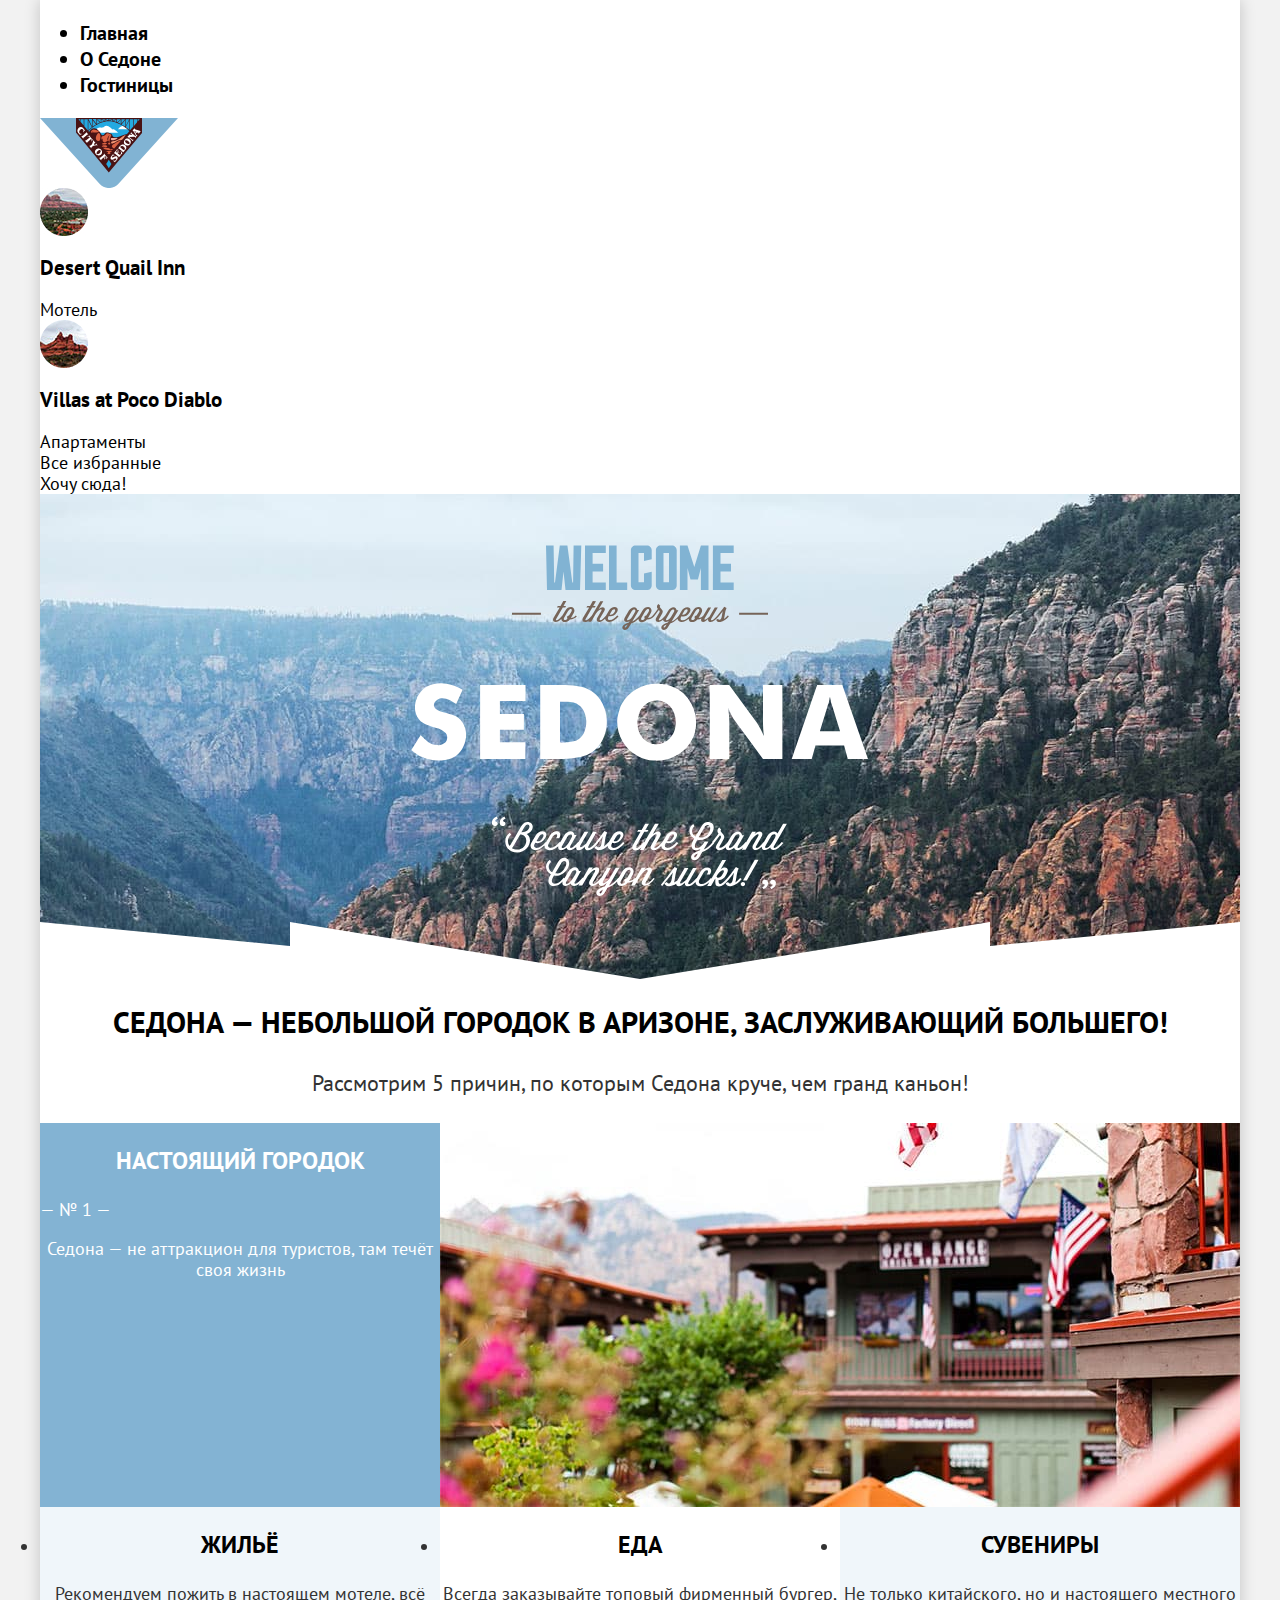
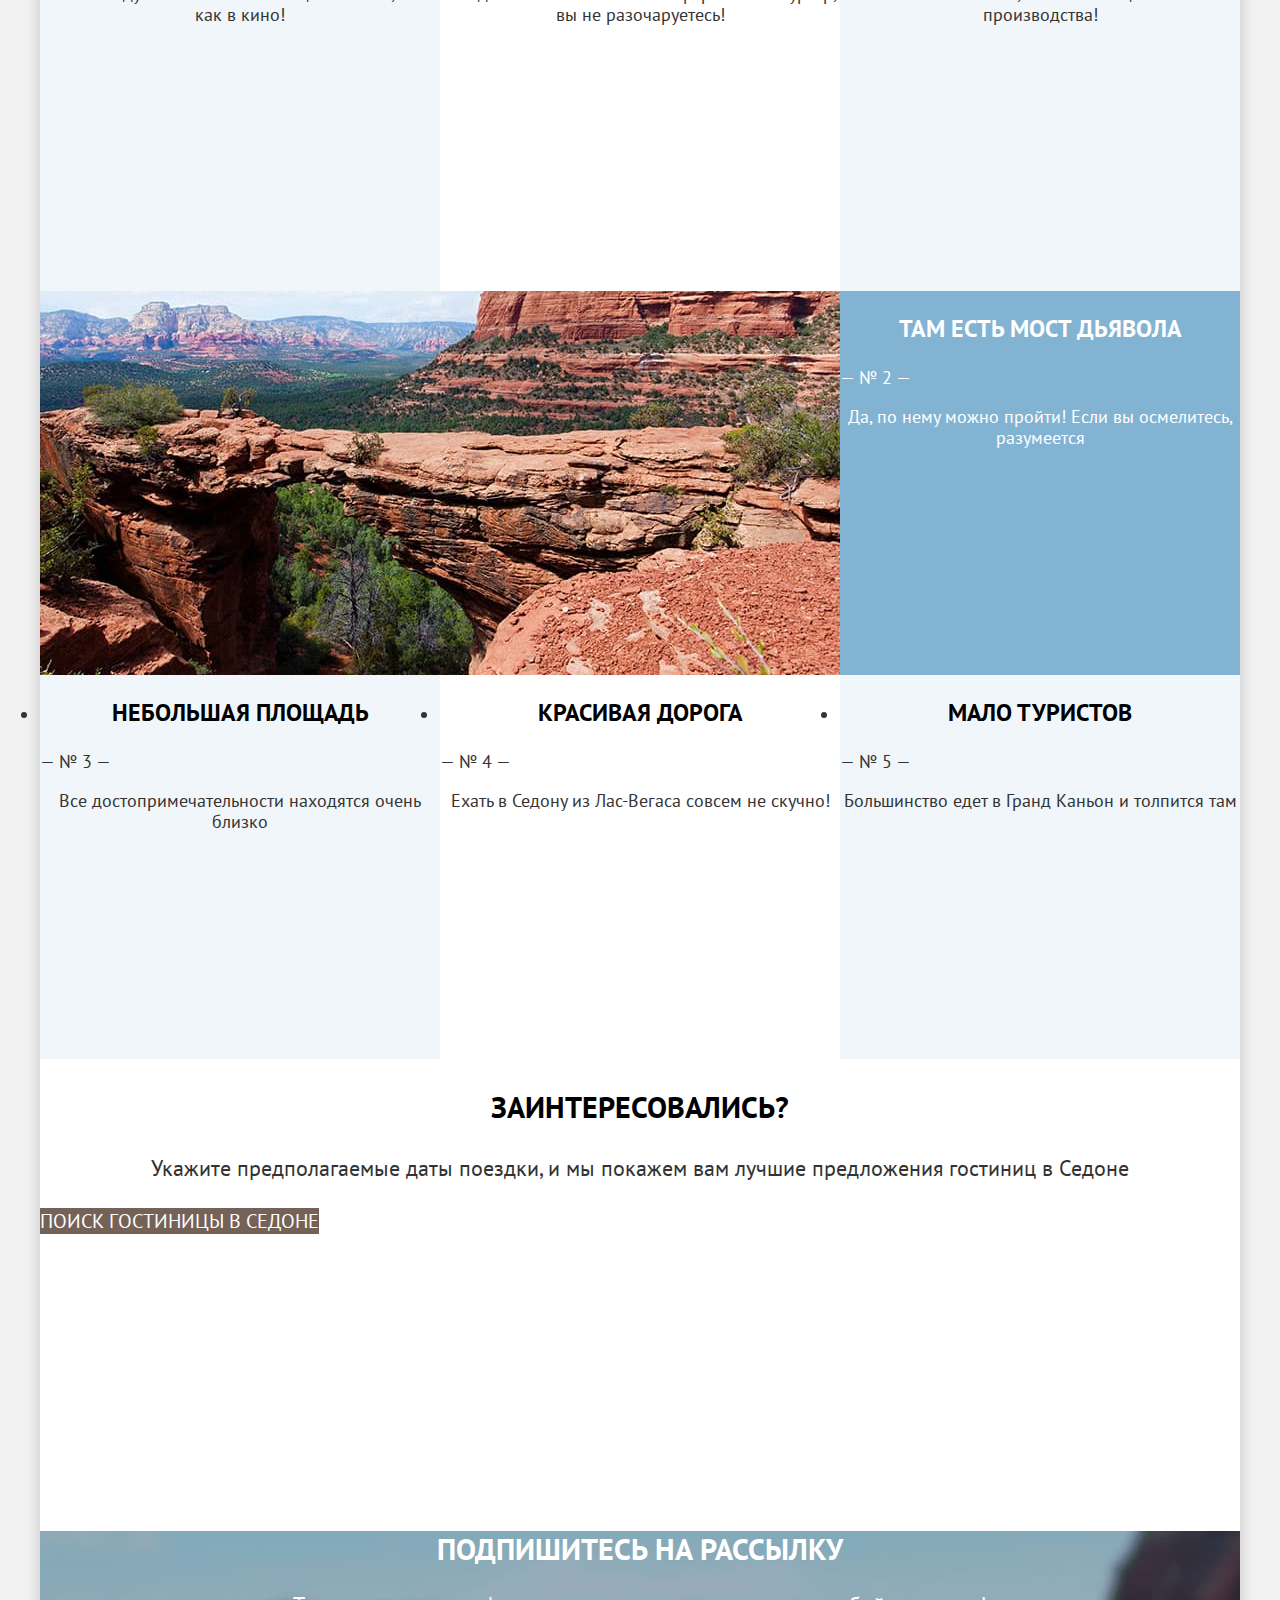
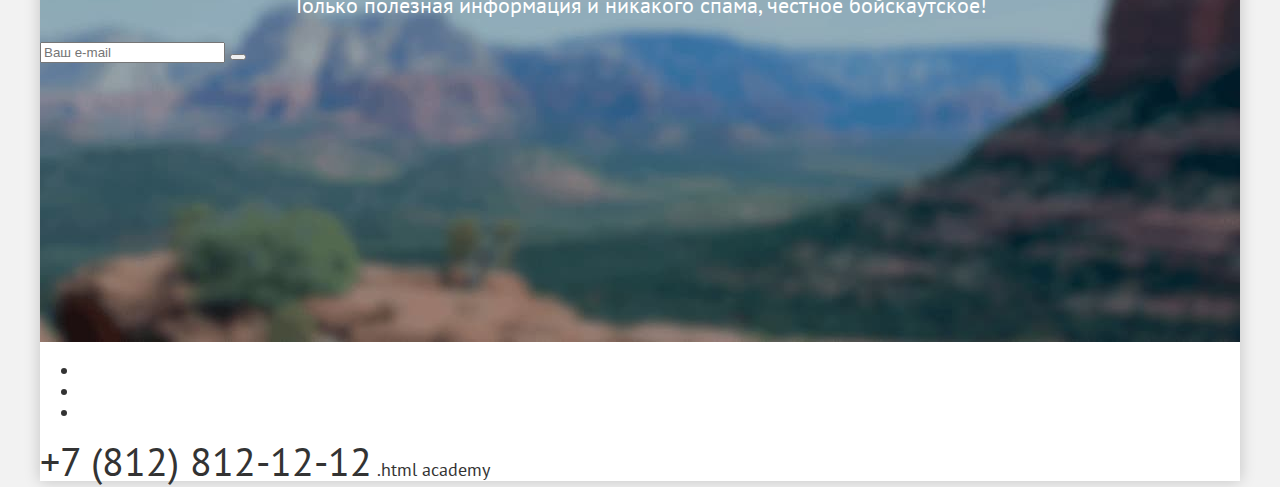
==== commit e5b1e4aa: "задание 4.12" ====
--- a/index.html
+++ b/index.html
@@ -69,7 +69,7 @@
         </div>
       </header>
 
-      <main class="main-index">
+      <main class="main-container main-index">
         <section class="intro">
           <h1 class="visually-hidden">Сайт городка Седона</h1>
           <img
--- a/css/styles.css
+++ b/css/styles.css
@@ -1,17 +1,17 @@
 @font-face {
-    font-family: "PT Sans";
-    font-style: normal;
-    font-weight: 400;
-    src: url("fonts/ptsans-400.woff2") format("woff2");
-    font-display: swap;
+  font-family: "PT Sans";
+  font-style: normal;
+  font-weight: 400;
+  src: url("../fonts/ptsans-400.woff2") format("woff2");
+  font-display: swap;
 }
 
 @font-face {
-    font-family: "PT Sans";
-    font-style: normal;
-    font-weight: 700;
-    src: url("fonts/ptsans-700.woff2") format("woff2");
-    font-display: swap;
+  font-family: "PT Sans";
+  font-style: normal;
+  font-weight: 700;
+  src: url("../fonts/ptsans-700.woff2") format("woff2");
+  font-display: swap;
 }
 
 *,
@@ -39,6 +39,10 @@
   margin: -1px;
 
   clip: rect(0 0 0 0);
+}
+
+html {
+  height: 100%;
 }
 
 html,
@@ -50,6 +54,9 @@
 }
 
 body {
+  display: flex;
+  flex-direction: column;
+  min-height: 100%;
   font-family: "PT Sans", sans-serif;
   font-size: 18px;
   line-height: 21px;
@@ -59,17 +66,19 @@
 
 .page-header {
   color: #000000;
-  background-color: #FFFFFF;
+  background-color: #ffffff;
 }
 
 .cite-navigation {
+  display: flex;
+  width: 1200px;
+  margin: 0 auto;
   font-family: "PT Sans", sans-serif;
   font-weight: 700;
   font-size: 20px;
   line-height: 26px;
-  color: inherit;
+  color: #000000;
   text-decoration: none;
-  
 }
 
 .page-wrapper {
@@ -77,6 +86,10 @@
   margin: 0 auto;
   background-color: #ffffff;
   box-shadow: 0 0 15px rgba(0, 0, 0, 0.2);
+}
+
+.main-container {
+  flex-grow: 1;
 }
 
 .intro {
@@ -110,9 +123,16 @@
 
 .reason {
   color: #000000;
-  background-color: #FFFFFF;
- 
-}
+  background-color: #ffffff;
+}
+
+.reason-card {
+  display: flex;
+  width: 1200px;
+  margin: 0 auto;
+  padding: 0;
+}
+
 
 .reason-title {
   color: inherit;
@@ -132,8 +152,8 @@
 }
 
 .reason-card-content {
-  background: #83B3D3;
-  color: #FFFFFF;
+  background: #83b3d3;
+  color: #ffffff;
   width: 400px;
   height: 384px;
 }
@@ -158,13 +178,37 @@
   text-align: center;
 }
 
-.reason-list-item {
+.reason-list {
+  display: flex;
+  width: 1200px;
+  margin: 0 auto;
+  padding: 0;
+}
+
+.reason-list-item:nth-child(1),
+.reason-list-item:nth-child(3),
+.reason-list-item:nth-child(4),
+.reason-list-item:nth-child(6) {
   background: rgba(131, 179, 211, 0.12);
   color: #333333;
   width: 400px;
   height: 384px;
 }
 
+.reason-list-item:nth-child(2) {
+  background: #ffffff;
+  color: #333333;
+  width: 400px;
+  height: 384px;
+}
+
+.reason-list-item:nth-child(5) {
+  background: rgba(131, 179, 211, 0.2);
+  color: #333333;
+  width: 400px;
+  height: 384px;
+}
+
 .reason-list-title {
   color: #000000;
   font-size: 24px;
@@ -181,7 +225,7 @@
 }
 
 .selection-hotel {
-  background: #FFFFFF;
+  background: #ffffff;
   width: 1200px;
   height: 417px;
 }
@@ -206,8 +250,8 @@
   background: #756257;
   width: 575px;
   height: 30px;
-  
-  color: #FFFFFF;
+
+  color: #ffffff;
   font-size: 20px;
   line-height: 36px;
   text-align: center;
@@ -218,7 +262,7 @@
   background-image: url("../img/content/background-subscription.jpg");
   width: 1200px;
   height: 411px;
-  color: #FFFFFF;
+  color: #ffffff;
 }
 
 .subscription-title {
@@ -228,6 +272,7 @@
   text-align: center;
   text-transform: uppercase;
 }
+
 .subscription-text {
   font-size: 22px;
   line-height: 26px;
@@ -235,7 +280,7 @@
 }
 
 .page-footer {
-  background: #FFFFFF;
+  background: #ffffff;
 }
 
 .footer-phone {
@@ -246,17 +291,17 @@
 }
 
 .main-inner {
-  background: #F2F2F2;
+  background: #f2f2f2;
   color: #333333;
   font-size: 18px;
   line-height: 23px;
-
-}
+}
+
 .hotel-catalog {
   background-image: url("../img/content/catalog-background.jpg");
   width: 1200px;
   height: 408px;
-  color: #FFFFFF;
+  color: #ffffff;
 }
 
 .hotel-catalog-title {
@@ -276,7 +321,7 @@
   line-height: 23px;
 }
 
-.hotel-card-title{
+.hotel-card-title {
   color: #000000;
   font-size: 24px;
   line-height: 31px;
@@ -289,11 +334,11 @@
   line-height: 21px;
   text-align: center;
   text-transform: uppercase;
-} 
+}
 
 .hotel-card-link {
   background-color: #756257;
-  color: #FFFFFF;
+  color: #ffffff;
   width: 151px;
   height: 37px;
   font-size: 16px;
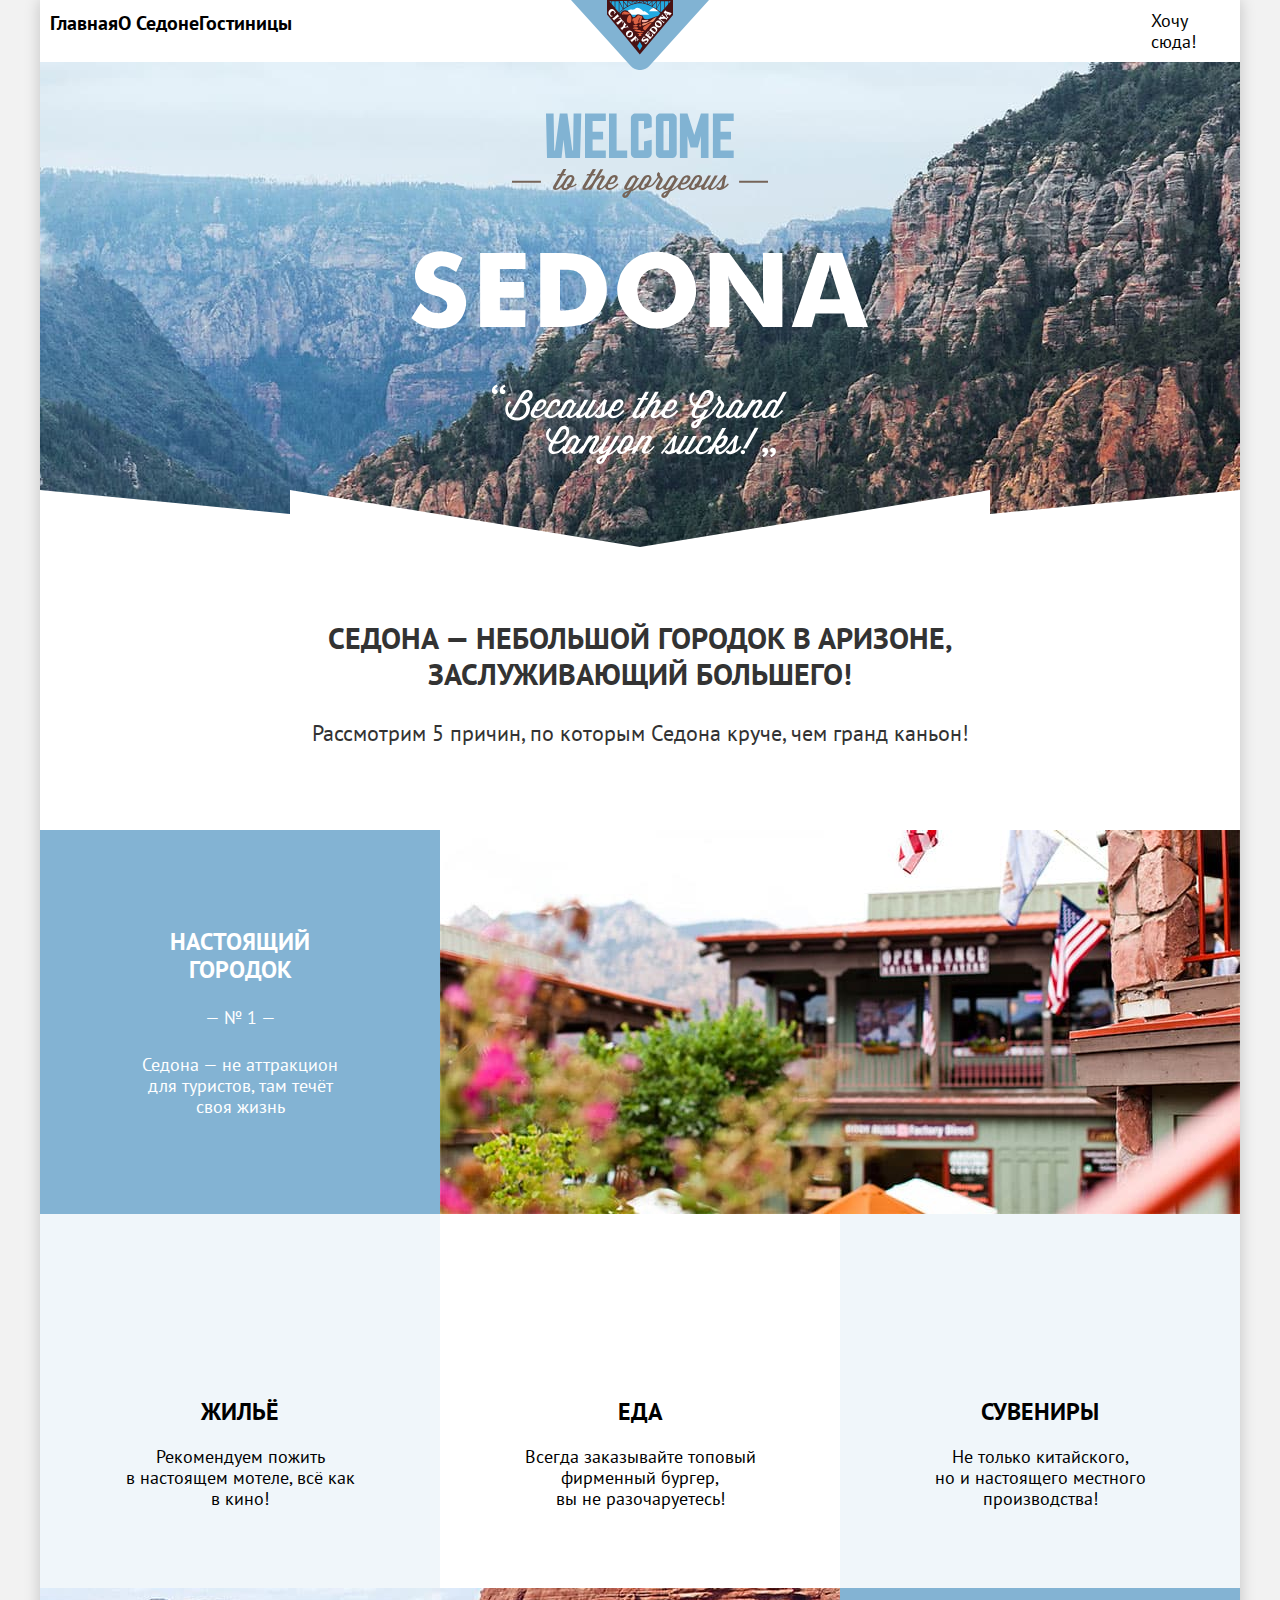
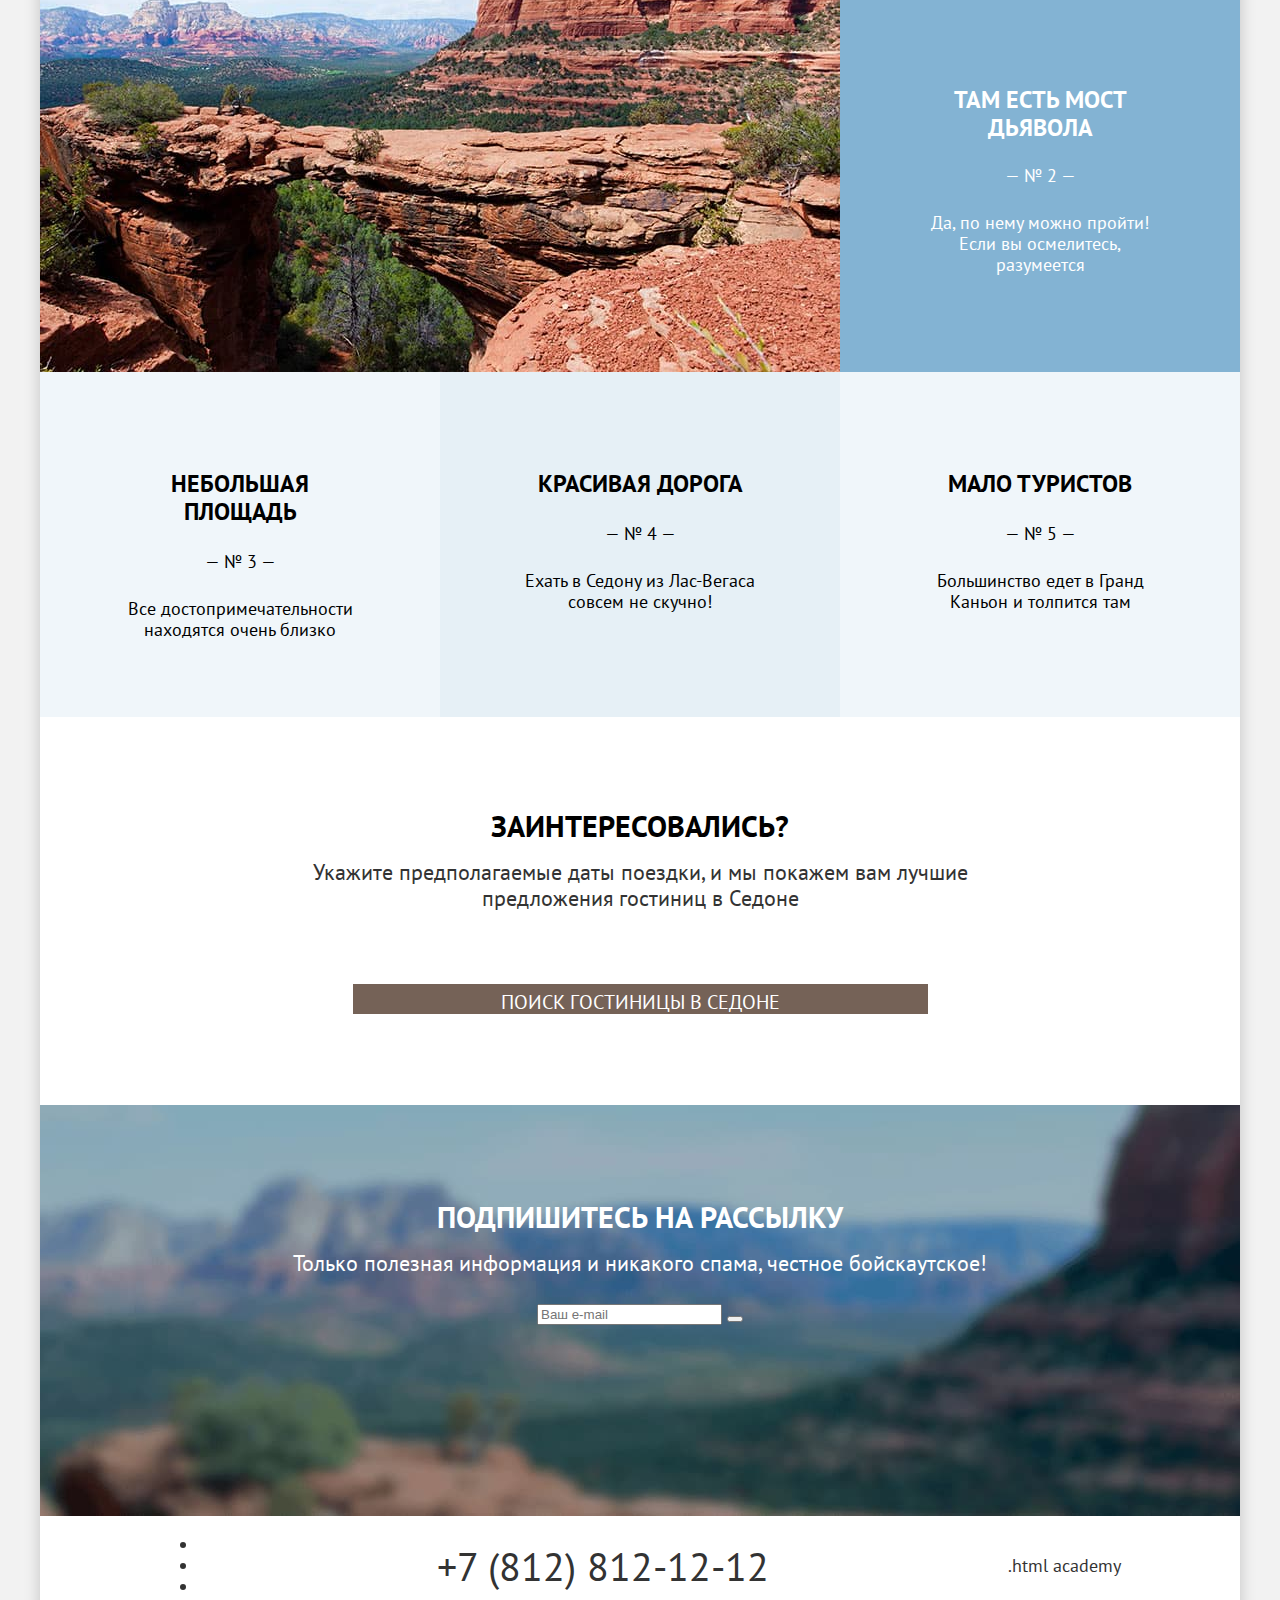
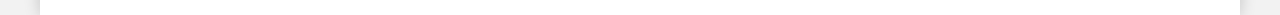
==== commit fa571a4c: "исправленное задание 4,12" ====
--- a/index.html
+++ b/index.html
@@ -30,25 +30,28 @@
             src="img/svg/logo-sedona.svg"
             width="138"
             height="70"
-            alt="Логотип Седона"/>
+            alt="Логотип Седона"
+          />
         </a>
 
         <div class="user-navigation">
-          <a class="navigation-link" href="#">
+          <a class="search-link" href="#">
             <span class="visually-hidden">Поиск</span>
           </a>
-          <div>
+          <div class="favorite-link">
             <a class="navigation-link" href="#">
               <span class="visually-hidden">Избранное</span>
             </a>
-            <div>
+            <div class="favorites-block">
+              <a class="all favorites" href="#">Все избранные</a>
               <div class="favorites">
                 <img
                   class="hotel-image"
                   src="img/content/hotel-2-small.jpg"
                   width="48"
                   height="48"
-                  alt="Фото отеля Desert Quail Inn"/>
+                  alt="Фото отеля Desert Quail Inn"
+                />
                 <h3 class="hotel-title">Desert Quail Inn</h3>
                 <span class="hotel-text">Мотель</span>
               </div>
@@ -58,15 +61,15 @@
                   src="img/content/hotel-3-small.jpg"
                   width="48"
                   height="48"
-                  alt="Фото отеля Villas at Poco Diablo"/>
+                  alt="Фото отеля Villas at Poco Diablo"
+                />
                 <h3 class="hotel-title">Villas at Poco Diablo</h3>
                 <span class="hotel-text">Апартаменты</span>
               </div>
-              <a class="all favorites" href="#">Все избранные</a>
             </div>
           </div>
-          <a class="navigation-link" href="#">Хочу сюда!</a>
         </div>
+        <a class="whant-link" href="#">Хочу сюда!</a>
       </header>
 
       <main class="main-container main-index">
@@ -81,17 +84,20 @@
         </section>
 
         <section class="reason">
-          <h2 class="reason-title">
-            Седона — небольшой городок в Аризоне, заслуживающий большего!
-          </h2>
-          <p class="reason-content">
-            Рассмотрим 5 причин, по которым Седона круче, чем гранд каньон!
-          </p>
+          <div class="reason-header">
+            <h2 class="reason-title">
+              Седона — небольшой городок в Аризоне, заслуживающий большего!
+            </h2>
+            <p class="reason-content">
+              Рассмотрим 5 причин, по которым Седона круче, чем гранд каньон!
+            </p>
+          </div>
           <div class="reason-card">
             <div class="reason-card-content">
               <h3 class="reason-card-title">Настоящий городок</h3>
               <span class="reason-card-counter"
-                >&mdash;&nbsp;&#8470;&nbsp;1 &mdash;</span>
+                >&mdash;&nbsp;&#8470;&nbsp;1 &mdash;</span
+              >
               <p class="reason-card-text">
                 Седона&nbsp;&mdash; не&nbsp;аттракцион для туристов, там течёт
                 своя жизнь
@@ -102,25 +108,26 @@
               src="img/content/town.jpg"
               width="800"
               height="384"
-              alt="Фотография городка Седона"/>
-          </div>
-          <ul class="reason-list">
-            <li class="reason-list-item">
-              <h3 class="reason-list-title">Жильё</h3>
-              <p class="reason-list-text">
+              alt="Фотография городка Седона"
+            />
+          </div>
+          <ul class="reason-list reason-list--top">
+            <li class="reason-list-item-top">
+              <h3 class="reason-list-title-top">Жильё</h3>
+              <p class="reason-list-text-top">
                 Рекомендуем пожить в&nbsp;настоящем мотеле, всё как в&nbsp;кино!
               </p>
             </li>
-            <li class="reason-list-item">
-              <h3 class="reason-list-title">Еда</h3>
-              <p class="reason-list-text">
+            <li class="reason-list-item-top">
+              <h3 class="reason-list-title-top">Еда</h3>
+              <p class="reason-list-text-top">
                 Всегда заказывайте топовый фирменный бургер,
                 вы&nbsp;не&nbsp;разочаруетесь!
               </p>
             </li>
-            <li class="reason-list-item">
-              <h3 class="reason-list-title">Сувениры</h3>
-              <p class="reason-list-text">
+            <li class="reason-list-item-top">
+              <h3 class="reason-list-title-top">Сувениры</h3>
+              <p class="reason-list-text-top">
                 Не&nbsp;только китайского, но&nbsp;и&nbsp;настоящего местного
                 производства!
               </p>
@@ -132,71 +139,83 @@
               src="img/content/bridge.jpg"
               width="800"
               height="384"
-              alt="Фотография моста дьявола"/>
+              alt="Фотография моста дьявола"
+            />
             <div class="reason-card-content">
               <h3 class="reason-card-title">Там есть мост дьявола</h3>
               <span class="reason-card-counter"
-                >&mdash;&nbsp;&#8470;&nbsp;2 &mdash;</span>
+                >&mdash;&nbsp;&#8470;&nbsp;2 &mdash;</span
+              >
               <p class="reason-card-text">
                 Да, по&nbsp;нему можно пройти! Если вы&nbsp;осмелитесь,
                 разумеется
               </p>
             </div>
           </div>
-          <ul class="reason-list">
-            <li class="reason-list-item">
-              <h3 class="reason-list-title">Небольшая площадь</h3>
+          <ul class="reason-list reason-list--bottom">
+            <li class="reason-list-item-bottom">
+              <h3 class="reason-list-title-bottom">Небольшая площадь</h3>
               <span class="reason-list-counter"
-                >&mdash;&nbsp;&#8470;&nbsp;3 &mdash;</span>
-              <p class="reason-list-text">
+                >&mdash;&nbsp;&#8470;&nbsp;3 &mdash;</span
+              >
+              <p class="reason-list-text-bottom">
                 Все достопримечательности находятся очень близко
               </p>
             </li>
-            <li class="reason-list-item">
-              <h3 class="reason-list-title">Красивая дорога</h3>
+            <li class="reason-list-item-bottom">
+              <h3 class="reason-list-title-bottom">Красивая дорога</h3>
               <span class="reason-list-counter"
-                >&mdash;&nbsp;&#8470;&nbsp;4 &mdash;</span>
-              <p class="reason-list-text">
+                >&mdash;&nbsp;&#8470;&nbsp;4 &mdash;</span
+              >
+              <p class="reason-list-text-bottom">
                 Ехать в&nbsp;Седону из&nbsp;Лас-Вегаса совсем не&nbsp;скучно!
               </p>
             </li>
-            <li class="reason-list-item">
-              <h3 class="reason-list-title">Мало туристов</h3>
+            <li class="reason-list-item-bottom">
+              <h3 class="reason-list-title-bottom">Мало туристов</h3>
               <span class="reason-list-counter"
-                >&mdash;&nbsp;&#8470;&nbsp;5 &mdash;</span>
-              <p class="reason-list-text">
+                >&mdash;&nbsp;&#8470;&nbsp;5 &mdash;</span
+              >
+              <p class="reason-list-text-bottom">
                 Большинство едет в&nbsp;Гранд Каньон и&nbsp;толпится там
               </p>
             </li>
           </ul>
         </section>
         <section class="selection-hotel">
-          <h2 class="visually-hidden">Выбор гостиницы по дате поездки</h2>
-          <p class="selection-hotel-title">Заинтересовались?</p>
-          <p class="selection-hotel-date">
-            Укажите предполагаемые даты поездки, и&nbsp;мы&nbsp;покажем вам
-            лучшие предложения гостиниц в&nbsp;Седоне
-          </p>
-          <a class="selection-hotel-search" href="catalog.html">Поиск гостиницы в Седоне</a>
+          <div class="selection-hotel-content">
+            <h2 class="visually-hidden">Выбор гостиницы по дате поездки</h2>
+            <p class="selection-hotel-title">Заинтересовались?</p>
+            <p class="selection-hotel-date">
+              Укажите предполагаемые даты поездки, и&nbsp;мы&nbsp;покажем вам
+              лучшие предложения гостиниц в&nbsp;Седоне
+            </p>
+            <a class="selection-hotel-search" href="catalog.html"
+              >Поиск гостиницы в Седоне</a>
+          </div>
         </section>
         <section class="subscription">
-          <h2 class="subscription-title">Подпишитесь на&nbsp;рассылку</h2>
-          <p class="subscription-text">
-            Только полезная информация и&nbsp;никакого спама, честное
-            бойскаутское!
-          </p>
-          <form
-            class="subscription-form"
-            action="https://echo.htmlacademy.ru/"
-            method="get">
-            <input
-              class="subscription-email"
-              placeholder="Ваш e-mail"
-              type="email"/>
-            <button class="button subscription-button" type="submit">
-              <span class="visually-hidden">Подписаться</span>
-            </button>
-          </form>
+          <div class="subscription-content">
+            <h2 class="subscription-title">Подпишитесь на&nbsp;рассылку</h2>
+            <p class="subscription-text">
+              Только полезная информация и&nbsp;никакого спама, честное
+              бойскаутское!
+            </p>
+            <form
+              class="subscription-form"
+              action="https://echo.htmlacademy.ru/"
+              method="get"
+            >
+              <input
+                class="subscription-email"
+                placeholder="Ваш e-mail"
+                type="email"
+              />
+              <button class="button subscription-button" type="submit">
+                <span class="visually-hidden">Подписаться</span>
+              </button>
+            </form>
+          </div>
         </section>
       </main>
       <footer class="page-footer">
--- a/css/styles.css
+++ b/css/styles.css
@@ -1,17 +1,19 @@
 @font-face {
-  font-family: "PT Sans";
   font-style: normal;
   font-weight: 400;
+  font-family: "PT Sans";
+
+  font-display: swap;
   src: url("../fonts/ptsans-400.woff2") format("woff2");
+}
+
+@font-face {
+  font-style: normal;
+  font-weight: 700;
+  font-family: "PT Sans";
+
   font-display: swap;
-}
-
-@font-face {
-  font-family: "PT Sans";
-  font-style: normal;
-  font-weight: 700;
   src: url("../fonts/ptsans-700.woff2") format("woff2");
-  font-display: swap;
 }
 
 *,
@@ -57,15 +59,32 @@
   display: flex;
   flex-direction: column;
   min-height: 100%;
-  font-family: "PT Sans", sans-serif;
-  font-size: 18px;
-  line-height: 21px;
-  color: #333333;
+
+  font-size: 18px;
+  line-height: 21px;
+  font-family: "PT Sans", "Arial", sans-serif;
+  color: #333333;
+
   background-color: #f2f2f2;
 }
 
+.logo-link {
+  position: absolute;
+  top: 0;
+  left: 50%;
+
+  transform: translateX(-50%);
+}
+
 .page-header {
-  color: #000000;
+  position: relative;
+  z-index: 1;
+
+  display: flex;
+  padding: 10px;
+
+  color: #000000;
+
   background-color: #ffffff;
 }
 
@@ -73,17 +92,27 @@
   display: flex;
   width: 1200px;
   margin: 0 auto;
-  font-family: "PT Sans", sans-serif;
+
   font-weight: 700;
   font-size: 20px;
   line-height: 26px;
+  font-family: "PT Sans", sans-serif;
   color: #000000;
   text-decoration: none;
+}
+
+.cite-navigation-list {
+  display: flex;
+  margin: 0;
+  padding: 0;
+
+  list-style: none;
 }
 
 .page-wrapper {
   width: 1200px;
   margin: 0 auto;
+
   background-color: #ffffff;
   box-shadow: 0 0 15px rgba(0, 0, 0, 0.2);
 }
@@ -122,164 +151,257 @@
 }
 
 .reason {
-  color: #000000;
+  padding-top: 73px;
+
+  color: #000000;
+
   background-color: #ffffff;
 }
 
+.reason-header {
+  max-width: 720px;
+  margin: 0 auto;
+
+  text-align: center;
+}
+
 .reason-card {
   display: flex;
-  width: 1200px;
-  margin: 0 auto;
-  padding: 0;
-}
-
+  width: 100%;
+}
 
 .reason-title {
-  color: inherit;
+  margin: 0 0 23px 0;
+
+  font-weight: 700;
   font-size: 30px;
   line-height: 36px;
-  font-weight: 700;
-  text-align: center;
+  color: #333333;
   text-transform: uppercase;
 }
 
 .reason-content {
-  color: #333333;
+  margin: 0 0 79px 0;
+
+  font-weight: 400;
   font-size: 22px;
   line-height: 36px;
-  font-weight: 400;
-  text-align: center;
+  color: #333333;
 }
 
 .reason-card-content {
-  background: #83b3d3;
-  color: #ffffff;
+  display: flex;
+  flex-direction: column;
+  align-items: center;
   width: 400px;
   height: 384px;
+  padding: 98px 90px 77px 90px;
+
+  color: #ffffff;
+
+  background-color: #83b3d3;
 }
 
 .reason-card-title {
+  margin: 0 0 23px 0;
+
+  font-weight: 700;
   font-size: 24px;
   line-height: 28px;
-  font-weight: 700;
   text-align: center;
   text-transform: uppercase;
 }
 
 .reason-card-counter {
-  font-size: 18px;
-  line-height: 21px;
-  text-align: center;
+  margin: 0 0 26px 0;
+
+  font-size: 18px;
+  line-height: 21px;
+  text-align: center;
+}
+
+.favorites-block {
+  display: none;
 }
 
 .reason-card-text {
+  margin: 0 auto;
+
   font-size: 18px;
   line-height: 21px;
   text-align: center;
 }
 
 .reason-list {
-  display: flex;
-  width: 1200px;
-  margin: 0 auto;
+  display: grid;
+  width: 100%;
+  margin: 0;
   padding: 0;
-}
-
-.reason-list-item:nth-child(1),
-.reason-list-item:nth-child(3),
-.reason-list-item:nth-child(4),
-.reason-list-item:nth-child(6) {
+
+  list-style: none;
+
+  grid-template-columns: repeat(3, 1fr);
+}
+
+.reason-list-item-top {
+  display: flex;
+  flex-direction: column;
+  align-items: center;
+  padding: 184px 75px 79px 75px;
+}
+
+.reason-list-item-bottom {
+  display: flex;
+  flex-direction: column;
+  align-items: center;
+  padding: 98px 75px 77px 75px;
+}
+
+.reason-list--top .reason-list-item-top:nth-child(odd) {
   background: rgba(131, 179, 211, 0.12);
-  color: #333333;
-  width: 400px;
-  height: 384px;
-}
-
-.reason-list-item:nth-child(2) {
+}
+
+.reason-list--top .reason-list-item-top:nth-child(even) {
   background: #ffffff;
-  color: #333333;
-  width: 400px;
-  height: 384px;
-}
-
-.reason-list-item:nth-child(5) {
+}
+
+.reason-list--bottom .reason-list-item-bottom:nth-child(odd) {
+  background: rgba(131, 179, 211, 0.12);
+}
+
+.reason-list--bottom .reason-list-item-bottom:nth-child(even) {
   background: rgba(131, 179, 211, 0.2);
-  color: #333333;
-  width: 400px;
-  height: 384px;
-}
-
-.reason-list-title {
-  color: #000000;
+}
+
+.reason-list-title-top {
+  margin: 0 0 20px 0;
+
+  font-weight: 700;
   font-size: 24px;
   line-height: 28px;
-  font-weight: 700;
-  text-align: center;
-  text-transform: uppercase;
-}
-
-.reason-list-text {
+  text-align: center;
+  color: #000000;
+  text-transform: uppercase;
+}
+
+.reason-list-title-bottom {
+  margin: 0 0 25px 0;
+
+  font-weight: 700;
+  font-size: 24px;
+  line-height: 28px;
+  text-align: center;
+  color: #000000;
+  text-transform: uppercase;
+}
+
+.reason-list-text-top {
+  margin: 0 auto;
+
+  font-size: 18px;
+  line-height: 21px;
+  text-align: center;
+}
+
+.reason-list-text-bottom {
+  margin: 0 auto;
+
+  font-size: 18px;
+  line-height: 21px;
+  text-align: center;
+}
+
+.reason-list-counter {
+  margin: 0 0 26px 0;
+
   font-size: 18px;
   line-height: 21px;
   text-align: center;
 }
 
 .selection-hotel {
+  max-width: 100%;
+  margin: 0 auto;
+  text-align: center;
   background: #ffffff;
-  width: 1200px;
-  height: 417px;
+}
+
+.selection-hotel-content {
+  display: flex;
+  flex-direction: column;
+  align-items: center;
+  width: 100%;
+  padding: 91px 240px 91px 240px;
 }
 
 .selection-hotel-title {
-  color: #000000;
+  font-weight: 700;
   font-size: 30px;
   line-height: 36px;
-  font-weight: 700;
-  text-align: center;
-  text-transform: uppercase;
+  text-align: center;
+  color: #000000;
+  text-transform: uppercase;
+  margin: 0 0 15px 0;
 }
 
 .selection-hotel-date {
-  color: #333333;
   font-size: 22px;
   line-height: 26px;
   text-align: center;
+  color: #333333;
+  margin: 0 0 73px 0;
 }
 
 .selection-hotel-search {
-  background: #756257;
   width: 575px;
   height: 30px;
 
-  color: #ffffff;
   font-size: 20px;
   line-height: 36px;
   text-align: center;
-  text-transform: uppercase;
+  color: #ffffff;
+  text-transform: uppercase;
+
+  background: #756257;
 }
 
 .subscription {
-  background-image: url("../img/content/background-subscription.jpg");
   width: 1200px;
   height: 411px;
+
   color: #ffffff;
+
+  background-image: url("../img/content/background-subscription.jpg");
+}
+
+.subscription-content {
+  display: flex;
+  flex-direction: column;
+  align-items: center;
+  width: 100%;
+  padding: 94px 200px 94px 200px;
 }
 
 .subscription-title {
+  font-weight: 700;
   font-size: 30px;
   line-height: 36px;
-  font-weight: 700;
-  text-align: center;
-  text-transform: uppercase;
+  text-align: center;
+  text-transform: uppercase;
+  margin: 0 0 15px 0;
 }
 
 .subscription-text {
   font-size: 22px;
   line-height: 26px;
   text-align: center;
+  margin: 0 0 26px 0;
 }
 
 .page-footer {
+  display: flex;
+  justify-content: space-around;
+  align-items: center;
   background: #ffffff;
 }
 
@@ -291,29 +413,32 @@
 }
 
 .main-inner {
+  font-size: 18px;
+  line-height: 23px;
+  color: #333333;
+
   background: #f2f2f2;
-  color: #333333;
-  font-size: 18px;
-  line-height: 23px;
 }
 
 .hotel-catalog {
-  background-image: url("../img/content/catalog-background.jpg");
   width: 1200px;
   height: 408px;
+
   color: #ffffff;
+
+  background-image: url("../img/content/catalog-background.jpg");
 }
 
 .hotel-catalog-title {
+  list-style: 78px;
+  font-weight: 700;
   font-size: 60px;
-  list-style: 78px;
-  font-weight: 700;
 }
 
 .catalog-filter-title {
+  font-weight: 700;
   font-size: 20px;
   line-height: 26px;
-  font-weight: 700;
 }
 
 .catalog-filter-option {
@@ -322,27 +447,29 @@
 }
 
 .hotel-card-title {
-  color: #000000;
+  font-weight: 700;
   font-size: 24px;
   line-height: 31px;
-  font-weight: 700;
+  color: #000000;
 }
 
 .hotel-card-rating {
-  color: #333333;
   font-size: 16px;
   line-height: 21px;
   text-align: center;
+  color: #333333;
   text-transform: uppercase;
 }
 
 .hotel-card-link {
-  background-color: #756257;
-  color: #ffffff;
   width: 151px;
   height: 37px;
+
   font-size: 16px;
   line-height: 21px;
   text-align: center;
-  text-transform: uppercase;
-}
+  color: #ffffff;
+  text-transform: uppercase;
+
+  background-color: #756257;
+}
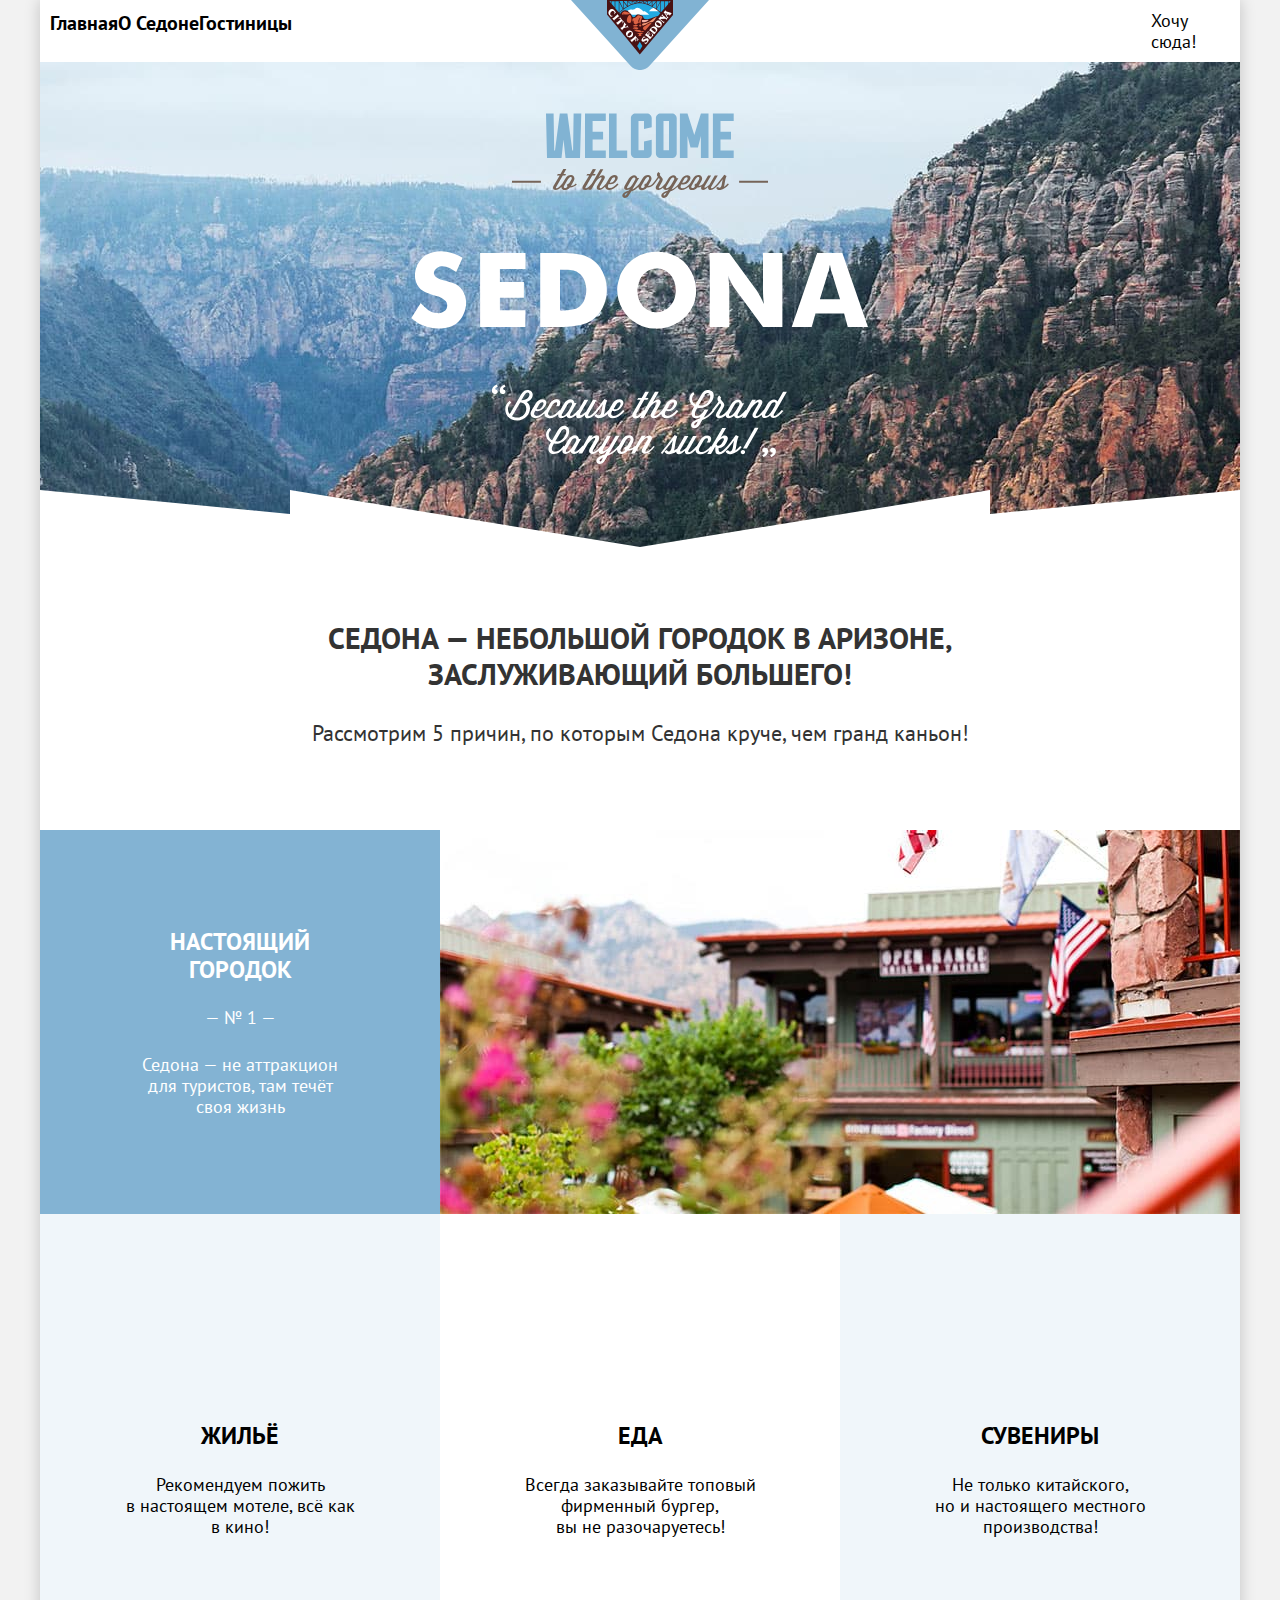
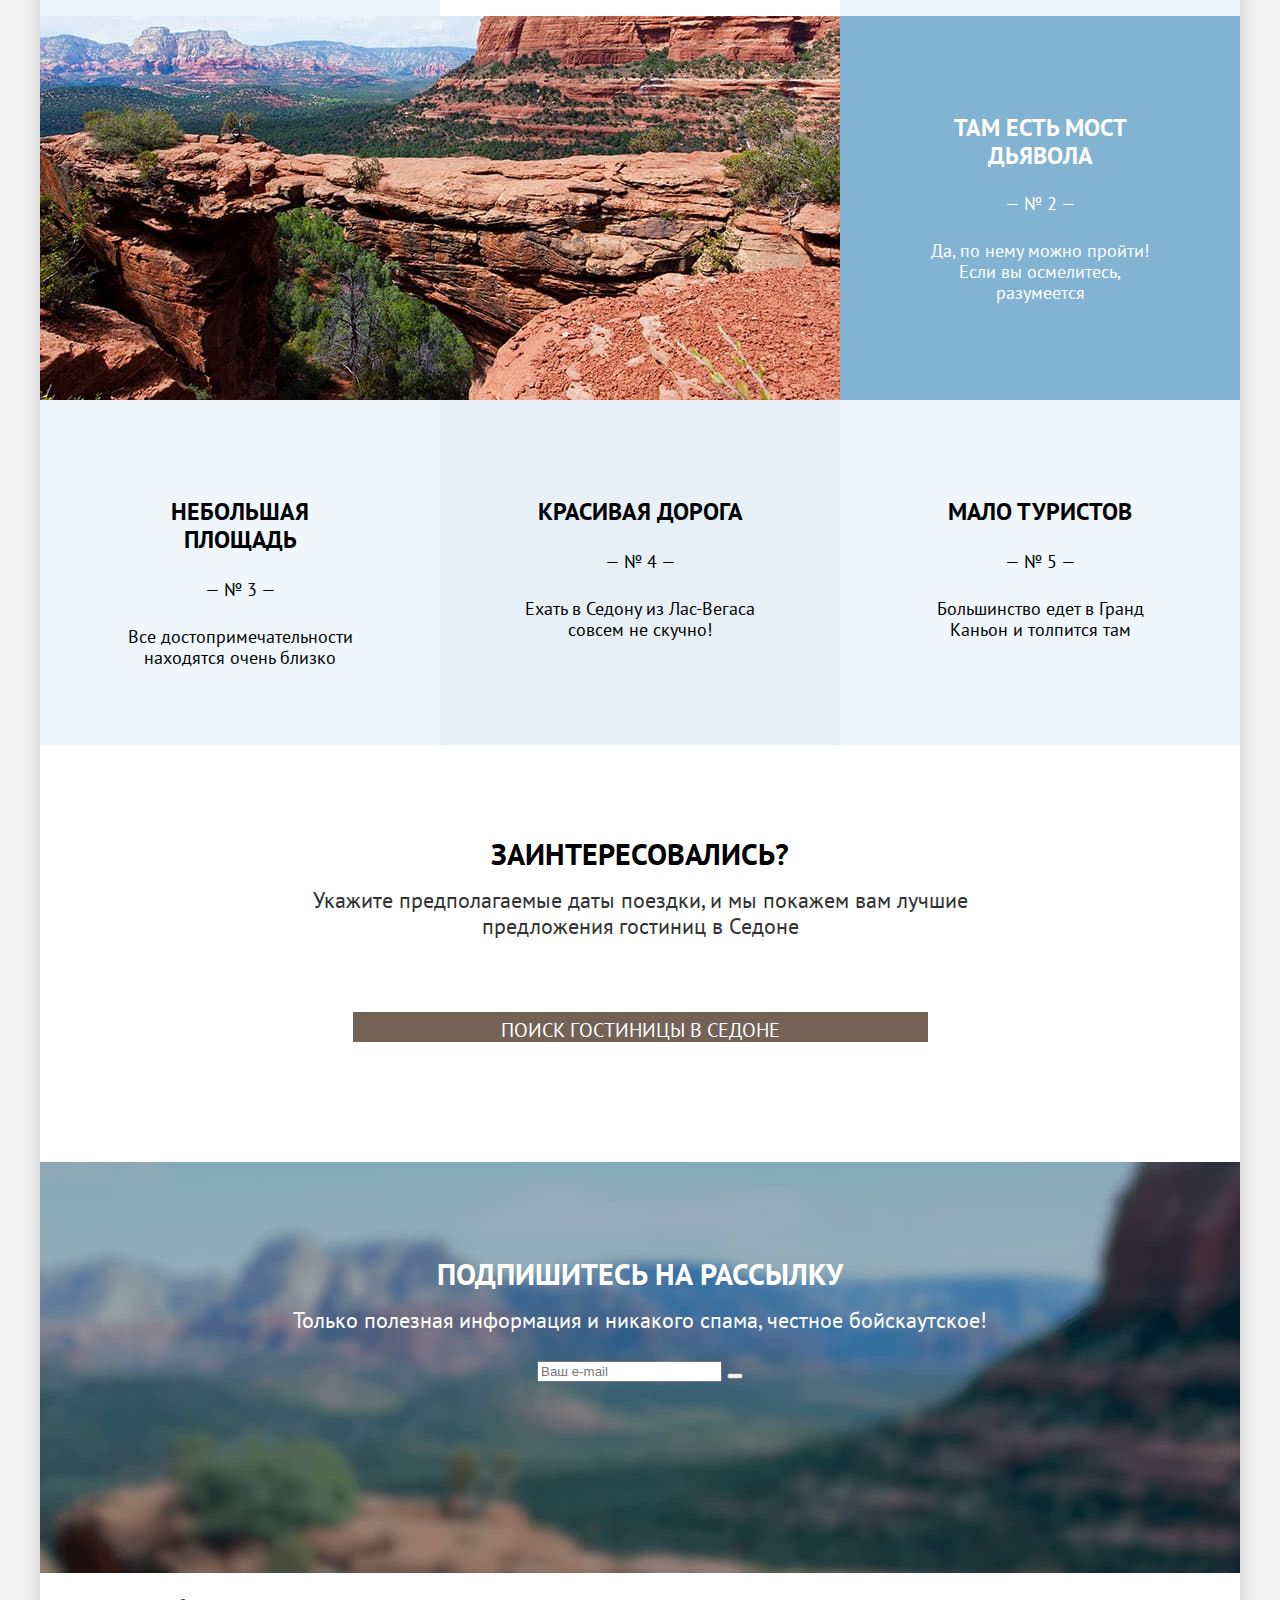
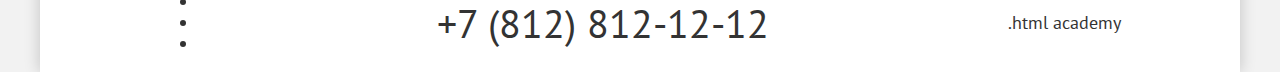
==== commit 5ff67ca4: "исправлено" ====
--- a/index.html
+++ b/index.html
@@ -111,7 +111,7 @@
               alt="Фотография городка Седона"
             />
           </div>
-          <ul class="reason-list reason-list--top">
+          <ul class="reason-list reason-list-top">
             <li class="reason-list-item-top">
               <h3 class="reason-list-title-top">Жильё</h3>
               <p class="reason-list-text-top">
--- a/css/styles.css
+++ b/css/styles.css
@@ -107,6 +107,12 @@
   padding: 0;
 
   list-style: none;
+  font-weight: 700;
+  font-size: 20px;
+  line-height: 26px;
+  font-family: "PT Sans", sans-serif;
+  color: #000000;
+  text-decoration: none;
 }
 
 .page-wrapper {
@@ -198,7 +204,6 @@
   padding: 98px 90px 77px 90px;
 
   color: #ffffff;
-
   background-color: #83b3d3;
 }
 
@@ -257,11 +262,11 @@
   padding: 98px 75px 77px 75px;
 }
 
-.reason-list--top .reason-list-item-top:nth-child(odd) {
+.reason-list-top .reason-list-item-top:nth-child(odd) {
   background: rgba(131, 179, 211, 0.12);
 }
 
-.reason-list--top .reason-list-item-top:nth-child(even) {
+.reason-list-top .reason-list-item-top:nth-child(even) {
   background: #ffffff;
 }
 
@@ -274,8 +279,6 @@
 }
 
 .reason-list-title-top {
-  margin: 0 0 20px 0;
-
   font-weight: 700;
   font-size: 24px;
   line-height: 28px;
@@ -322,7 +325,9 @@
 .selection-hotel {
   max-width: 100%;
   margin: 0 auto;
-  text-align: center;
+
+  text-align: center;
+
   background: #ffffff;
 }
 
@@ -331,25 +336,30 @@
   flex-direction: column;
   align-items: center;
   width: 100%;
+  height: 417px;
   padding: 91px 240px 91px 240px;
+
+  background-color: #ffffff;
 }
 
 .selection-hotel-title {
+  margin: 0 0 15px 0;
+
   font-weight: 700;
   font-size: 30px;
   line-height: 36px;
   text-align: center;
   color: #000000;
   text-transform: uppercase;
-  margin: 0 0 15px 0;
 }
 
 .selection-hotel-date {
+  margin: 0 0 73px 0;
+
   font-size: 22px;
   line-height: 26px;
   text-align: center;
   color: #333333;
-  margin: 0 0 73px 0;
 }
 
 .selection-hotel-search {
@@ -380,28 +390,33 @@
   align-items: center;
   width: 100%;
   padding: 94px 200px 94px 200px;
+
+  color: #ffffff;
 }
 
 .subscription-title {
+  margin: 0 0 15px 0;
+
   font-weight: 700;
   font-size: 30px;
   line-height: 36px;
   text-align: center;
   text-transform: uppercase;
-  margin: 0 0 15px 0;
 }
 
 .subscription-text {
+  margin: 0 0 26px 0;
+
   font-size: 22px;
   line-height: 26px;
   text-align: center;
-  margin: 0 0 26px 0;
 }
 
 .page-footer {
   display: flex;
   justify-content: space-around;
   align-items: center;
+
   background: #ffffff;
 }
 
@@ -416,8 +431,7 @@
   font-size: 18px;
   line-height: 23px;
   color: #333333;
-
-  background: #f2f2f2;
+  background-color: #f2f2f2;
 }
 
 .hotel-catalog {
@@ -425,7 +439,6 @@
   height: 408px;
 
   color: #ffffff;
-
   background-image: url("../img/content/catalog-background.jpg");
 }
 
